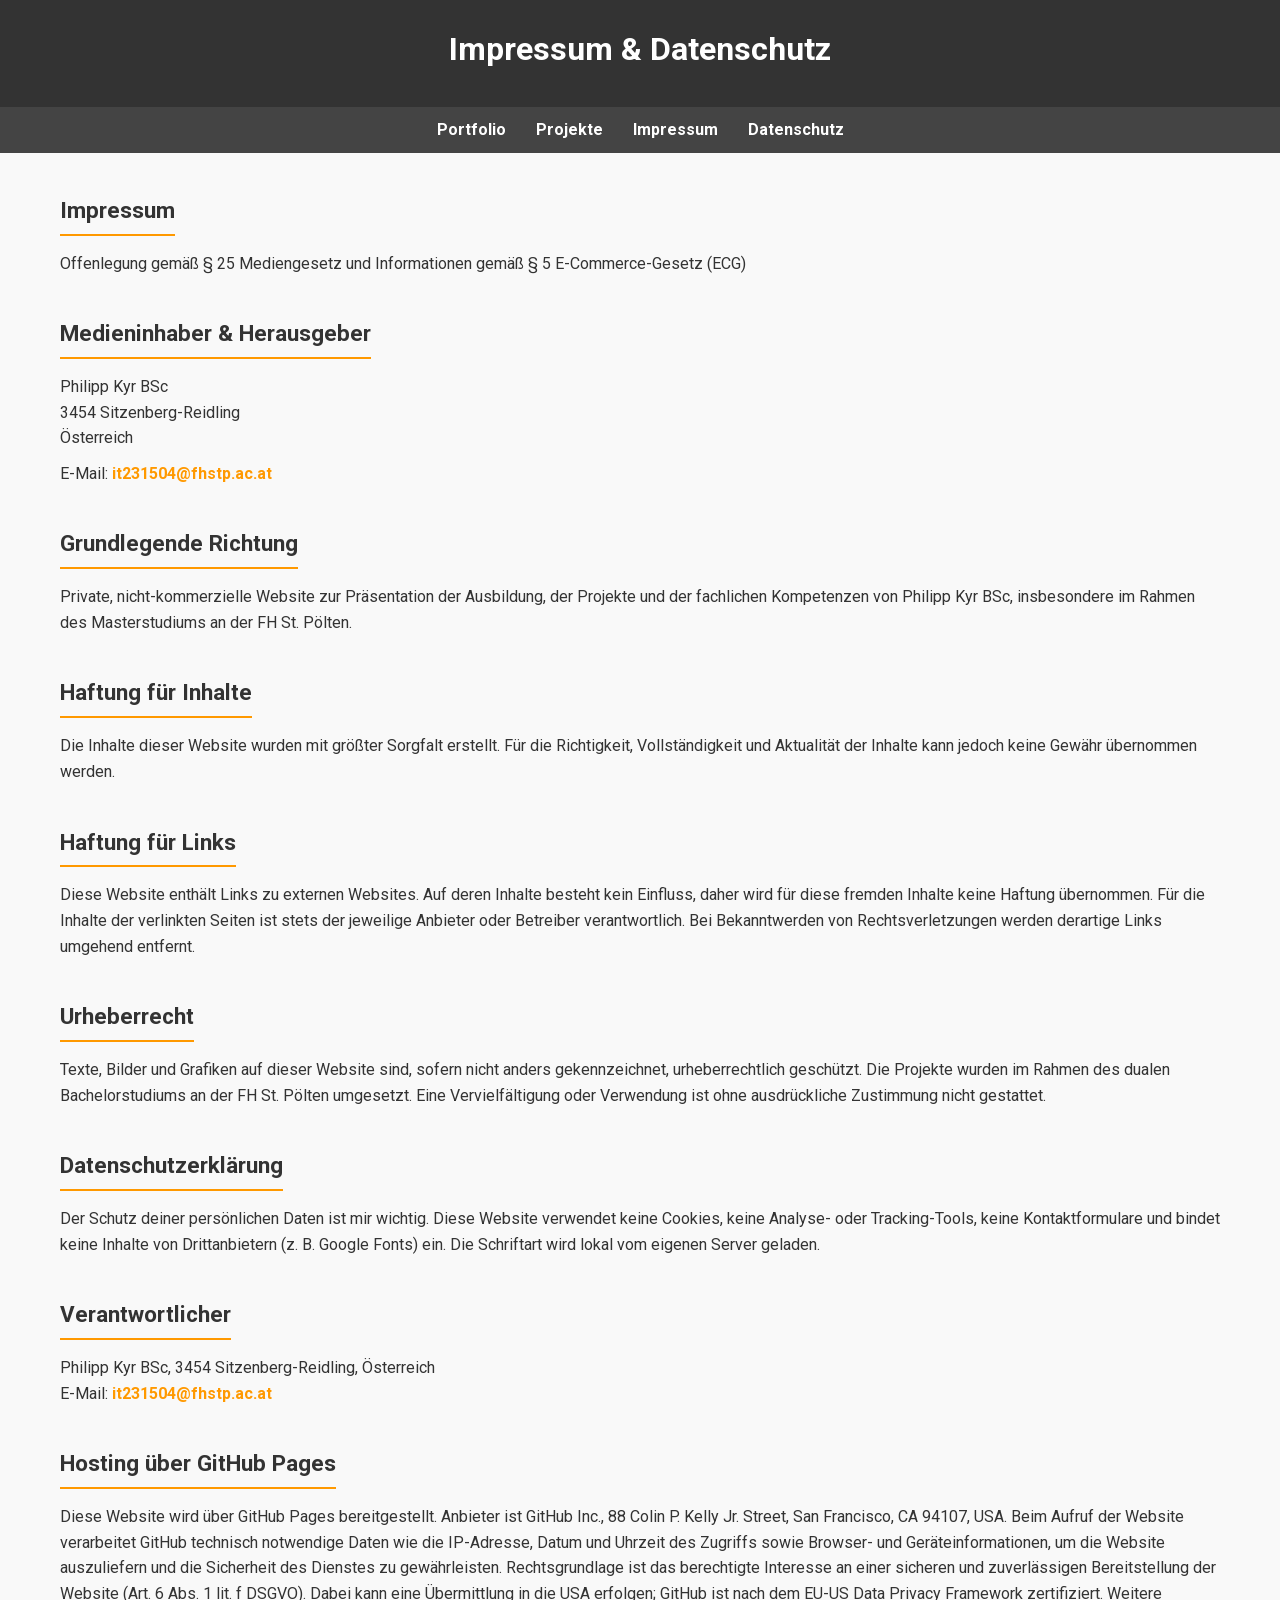
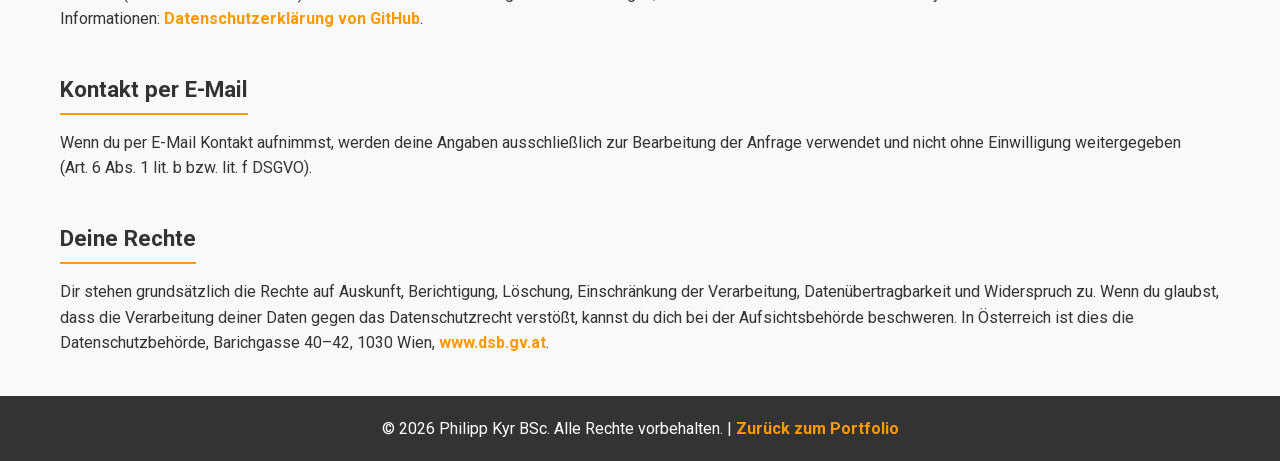
==== impressum.html @ d34e8998 "Portfolio-Website: Startseite, Projekte, Impressum & Datenschutz Co-Authored-By: Claude Opus 5 (1M c" ====
<!DOCTYPE html>
<html lang="de">
<head>
    <meta charset="UTF-8">
    <meta name="viewport" content="width=device-width, initial-scale=1.0">
    <meta name="robots" content="noindex">
    <title>Impressum &amp; Datenschutz – Philipp Kyr BSc</title>
    <link rel="stylesheet" href="css/style.css">
</head>
<body>
<header>
    <h1>Impressum &amp; Datenschutz</h1>
</header>

<nav>
    <ul>
        <li><a href="index.html">Portfolio</a></li>
        <li><a href="projects.html">Projekte</a></li>
        <li><a href="#impressum">Impressum</a></li>
        <li><a href="#datenschutz">Datenschutz</a></li>
    </ul>
</nav>

<main class="container legal">
    <section id="impressum">
        <h2>Impressum</h2>
        <p>Offenlegung gemäß § 25 Mediengesetz und Informationen gemäß § 5 E-Commerce-Gesetz (ECG)</p>
    </section>

    <section>
        <h2>Medieninhaber &amp; Herausgeber</h2>
        <p>Philipp Kyr BSc<br>
            3454 Sitzenberg-Reidling<br>
            Österreich</p>
        <p>E-Mail: <a href="mailto:it231504@fhstp.ac.at">it231504@fhstp.ac.at</a></p>
    </section>

    <section>
        <h2>Grundlegende Richtung</h2>
        <p>Private, nicht-kommerzielle Website zur Präsentation der Ausbildung, der Projekte und der fachlichen
            Kompetenzen von Philipp Kyr BSc, insbesondere im Rahmen des Masterstudiums an der FH St. Pölten.</p>
    </section>

    <section>
        <h2>Haftung für Inhalte</h2>
        <p>Die Inhalte dieser Website wurden mit größter Sorgfalt erstellt. Für die Richtigkeit, Vollständigkeit
            und Aktualität der Inhalte kann jedoch keine Gewähr übernommen werden.</p>
    </section>

    <section>
        <h2>Haftung für Links</h2>
        <p>Diese Website enthält Links zu externen Websites. Auf deren Inhalte besteht kein Einfluss, daher wird
            für diese fremden Inhalte keine Haftung übernommen. Für die Inhalte der verlinkten Seiten ist stets
            der jeweilige Anbieter oder Betreiber verantwortlich. Bei Bekanntwerden von Rechtsverletzungen werden
            derartige Links umgehend entfernt.</p>
    </section>

    <section>
        <h2>Urheberrecht</h2>
        <p>Texte, Bilder und Grafiken auf dieser Website sind, sofern nicht anders gekennzeichnet, urheberrechtlich
            geschützt. Die Projekte wurden im Rahmen des dualen Bachelorstudiums an der FH St. Pölten umgesetzt.
            Eine Vervielfältigung oder Verwendung ist ohne ausdrückliche Zustimmung nicht gestattet.</p>
    </section>

    <section id="datenschutz">
        <h2>Datenschutzerklärung</h2>
        <p>Der Schutz deiner persönlichen Daten ist mir wichtig. Diese Website verwendet keine Cookies, keine
            Analyse- oder Tracking-Tools, keine Kontaktformulare und bindet keine Inhalte von Drittanbietern
            (z.&nbsp;B. Google Fonts) ein. Die Schriftart wird lokal vom eigenen Server geladen.</p>
    </section>

    <section>
        <h2>Verantwortlicher</h2>
        <p>Philipp Kyr BSc, 3454 Sitzenberg-Reidling, Österreich<br>
            E-Mail: <a href="mailto:it231504@fhstp.ac.at">it231504@fhstp.ac.at</a></p>
    </section>

    <section>
        <h2>Hosting über GitHub Pages</h2>
        <p>Diese Website wird über GitHub Pages bereitgestellt. Anbieter ist GitHub Inc., 88 Colin P. Kelly Jr.
            Street, San Francisco, CA 94107, USA. Beim Aufruf der Website verarbeitet GitHub technisch notwendige
            Daten wie die IP-Adresse, Datum und Uhrzeit des Zugriffs sowie Browser- und Geräteinformationen, um
            die Website auszuliefern und die Sicherheit des Dienstes zu gewährleisten. Rechtsgrundlage ist das
            berechtigte Interesse an einer sicheren und zuverlässigen Bereitstellung der Website
            (Art.&nbsp;6 Abs.&nbsp;1 lit.&nbsp;f DSGVO). Dabei kann eine Übermittlung in die USA erfolgen; GitHub
            ist nach dem EU-US Data Privacy Framework zertifiziert. Weitere Informationen:
            <a href="https://docs.github.com/de/site-policy/privacy-policies/github-general-privacy-statement"
               target="_blank" rel="noopener">Datenschutzerklärung von GitHub</a>.</p>
    </section>

    <section>
        <h2>Kontakt per E-Mail</h2>
        <p>Wenn du per E-Mail Kontakt aufnimmst, werden deine Angaben ausschließlich zur Bearbeitung der Anfrage
            verwendet und nicht ohne Einwilligung weitergegeben (Art.&nbsp;6 Abs.&nbsp;1 lit.&nbsp;b bzw.
            lit.&nbsp;f DSGVO).</p>
    </section>

    <section>
        <h2>Deine Rechte</h2>
        <p>Dir stehen grundsätzlich die Rechte auf Auskunft, Berichtigung, Löschung, Einschränkung der
            Verarbeitung, Datenübertragbarkeit und Widerspruch zu. Wenn du glaubst, dass die Verarbeitung deiner
            Daten gegen das Datenschutzrecht verstößt, kannst du dich bei der Aufsichtsbehörde beschweren. In
            Österreich ist dies die Datenschutzbehörde, Barichgasse 40–42, 1030 Wien,
            <a href="https://www.dsb.gv.at" target="_blank" rel="noopener">www.dsb.gv.at</a>.</p>
    </section>
</main>

<footer>
    <p>&copy; <span id="jahr">2026</span> Philipp Kyr BSc. Alle Rechte vorbehalten. | <a href="index.html">Zurück zum Portfolio</a></p>
</footer>
<script>document.getElementById('jahr').textContent = new Date().getFullYear();</script>
</body>
</html>
---- css/style.css ----
/* ===== Schrift (lokal eingebunden, keine Verbindung zu Google) ===== */
@font-face {
    font-family: 'Roboto';
    src: url('../fonts/roboto.woff2') format('woff2');
    font-weight: 100 900;
    font-style: normal;
    font-display: swap;
}

/* ===== Basis ===== */
:root {
    --dark: #333;
    --dark-2: #444;
    --accent: #ff9900;
    --accent-hover: #e68a00;
    --bg: #f9f9f9;
    --text: #333;
    --muted: #555;
    --line: #ddd;
}

* {
    margin: 0;
    padding: 0;
    box-sizing: border-box;
}

html {
    scroll-behavior: smooth;
    scroll-padding-top: 60px; /* damit Überschriften nicht unter der fixen Navigation landen */
}

body {
    font-family: 'Roboto', Arial, sans-serif;
    line-height: 1.6;
    color: var(--text);
    background-color: var(--bg);
}

a {
    color: var(--accent);
    font-weight: bold;
    text-decoration: none;
}

a:hover {
    text-decoration: underline;
}

img {
    max-width: 100%;
}

/* ===== Header ===== */
header {
    background-color: var(--dark);
    color: #fff;
    text-align: center;
    padding: 24px 20px;
}

header h1 {
    font-size: 2rem;
    margin-bottom: 8px;
}

header p {
    font-size: 1.2rem;
}

/* ===== Navigation ===== */
nav {
    background-color: var(--dark-2);
    position: sticky;
    top: 0;
    z-index: 10;
}

nav ul {
    list-style: none;
    display: flex;
    flex-wrap: wrap;
    justify-content: center;
    padding: 10px;
}

nav li {
    margin: 0 15px;
}

nav a {
    color: #fff;
    transition: color 0.3s ease;
}

nav a:hover {
    color: var(--accent);
    text-decoration: none;
}

/* ===== Inhalt ===== */
.container {
    max-width: 1200px;
    margin: 40px auto;
    padding: 0 20px;
}

section {
    margin-bottom: 40px;
}

section h2 {
    display: inline-block;
    font-size: 1.8rem;
    margin-bottom: 15px;
    padding-bottom: 5px;
    border-bottom: 2px solid var(--accent);
}

.list {
    margin-left: 32px;
}

/* Profil */
.profile {
    display: flex;
    flex-wrap: wrap;
    align-items: center;
    gap: 40px;
}

.profile img {
    width: 250px;
    height: 250px;
    object-fit: cover;
    border-radius: 50%;
}

.profile-content {
    flex: 1;
    min-width: 280px;
}

/* Button */
.btn {
    display: inline-block;
    margin-top: 10px;
    padding: 10px 20px;
    color: #fff;
    background-color: var(--accent);
    border-radius: 4px;
    transition: background-color 0.3s ease;
}

.btn:hover {
    background-color: var(--accent-hover);
    text-decoration: none;
}

/* ===== Projektübersicht ===== */
.project-entry {
    display: flex;
    align-items: flex-start;
    gap: 20px;
    padding-bottom: 20px;
    border-bottom: 1px solid var(--line);
}

.project-thumbnail {
    width: 150px;
    height: 150px;
    flex-shrink: 0;
    object-fit: cover;
    border-radius: 50%;
}

.project-content {
    flex: 1;
}

/* ===== Projekt-Detailseite ===== */
.project-section img {
    display: block;
    height: auto;
    margin: 20px auto;
    border-radius: 10px;
    box-shadow: 0 4px 6px rgba(0, 0, 0, 0.1);
}

.image-gallery {
    display: flex;
    flex-wrap: wrap;
    justify-content: center;
    gap: 15px;
    padding: 20px;
    margin-bottom: 30px;
    background-color: #eee;
    border-radius: 10px;
}

.image-gallery figure {
    width: 300px;
    text-align: center;
}

.image-gallery img {
    width: 100%;
    border-radius: 10px;
    box-shadow: 0 4px 6px rgba(0, 0, 0, 0.1);
}

.image-gallery figcaption {
    margin-top: 5px;
    font-size: 0.9rem;
    color: var(--muted);
}

.project-meta {
    display: flex;
    flex-wrap: wrap;
    gap: 8px 24px;
    margin: 0 0 30px;
    padding: 16px 20px;
    background-color: #fff;
    border-left: 4px solid var(--accent);
    border-radius: 4px;
}

.tags {
    display: flex;
    flex-wrap: wrap;
    gap: 6px;
    margin-top: 8px;
    list-style: none;
}

.tags li {
    padding: 2px 10px;
    font-size: 0.85rem;
    color: #fff;
    background-color: var(--dark-2);
    border-radius: 12px;
}

.project-section p + p,
.project-section p + .list,
.project-section .list + p {
    margin-top: 10px;
}

.table-wrap {
    overflow-x: auto;
    margin: 15px 0;
}

table {
    border-collapse: collapse;
    min-width: 420px;
    background-color: #fff;
}

th, td {
    padding: 8px 14px;
    text-align: center;
    border: 1px solid var(--line);
}

th {
    color: #fff;
    background-color: var(--dark-2);
}

.hinweis {
    font-size: 0.9rem;
    color: var(--muted);
}

/* ===== Impressum ===== */
.legal section h2 {
    font-size: 1.4rem;
}

.legal p + p {
    margin-top: 10px;
}

/* ===== Footer ===== */
footer {
    background-color: var(--dark);
    color: #fff;
    text-align: center;
    padding: 20px;
}

/* ===== Mobil ===== */
@media (max-width: 768px) {
    header h1 {
        font-size: 1.6rem;
    }

    header p {
        font-size: 1rem;
    }

    nav {
        position: static;
    }

    nav ul {
        flex-direction: column;
        align-items: center;
    }

    nav li {
        margin: 6px 0;
    }

    .profile {
        flex-direction: column;
        text-align: center;
        gap: 20px;
    }

    .profile .list {
        text-align: left;
    }

    .project-entry {
        flex-direction: column;
        align-items: center;
        text-align: center;
    }
}
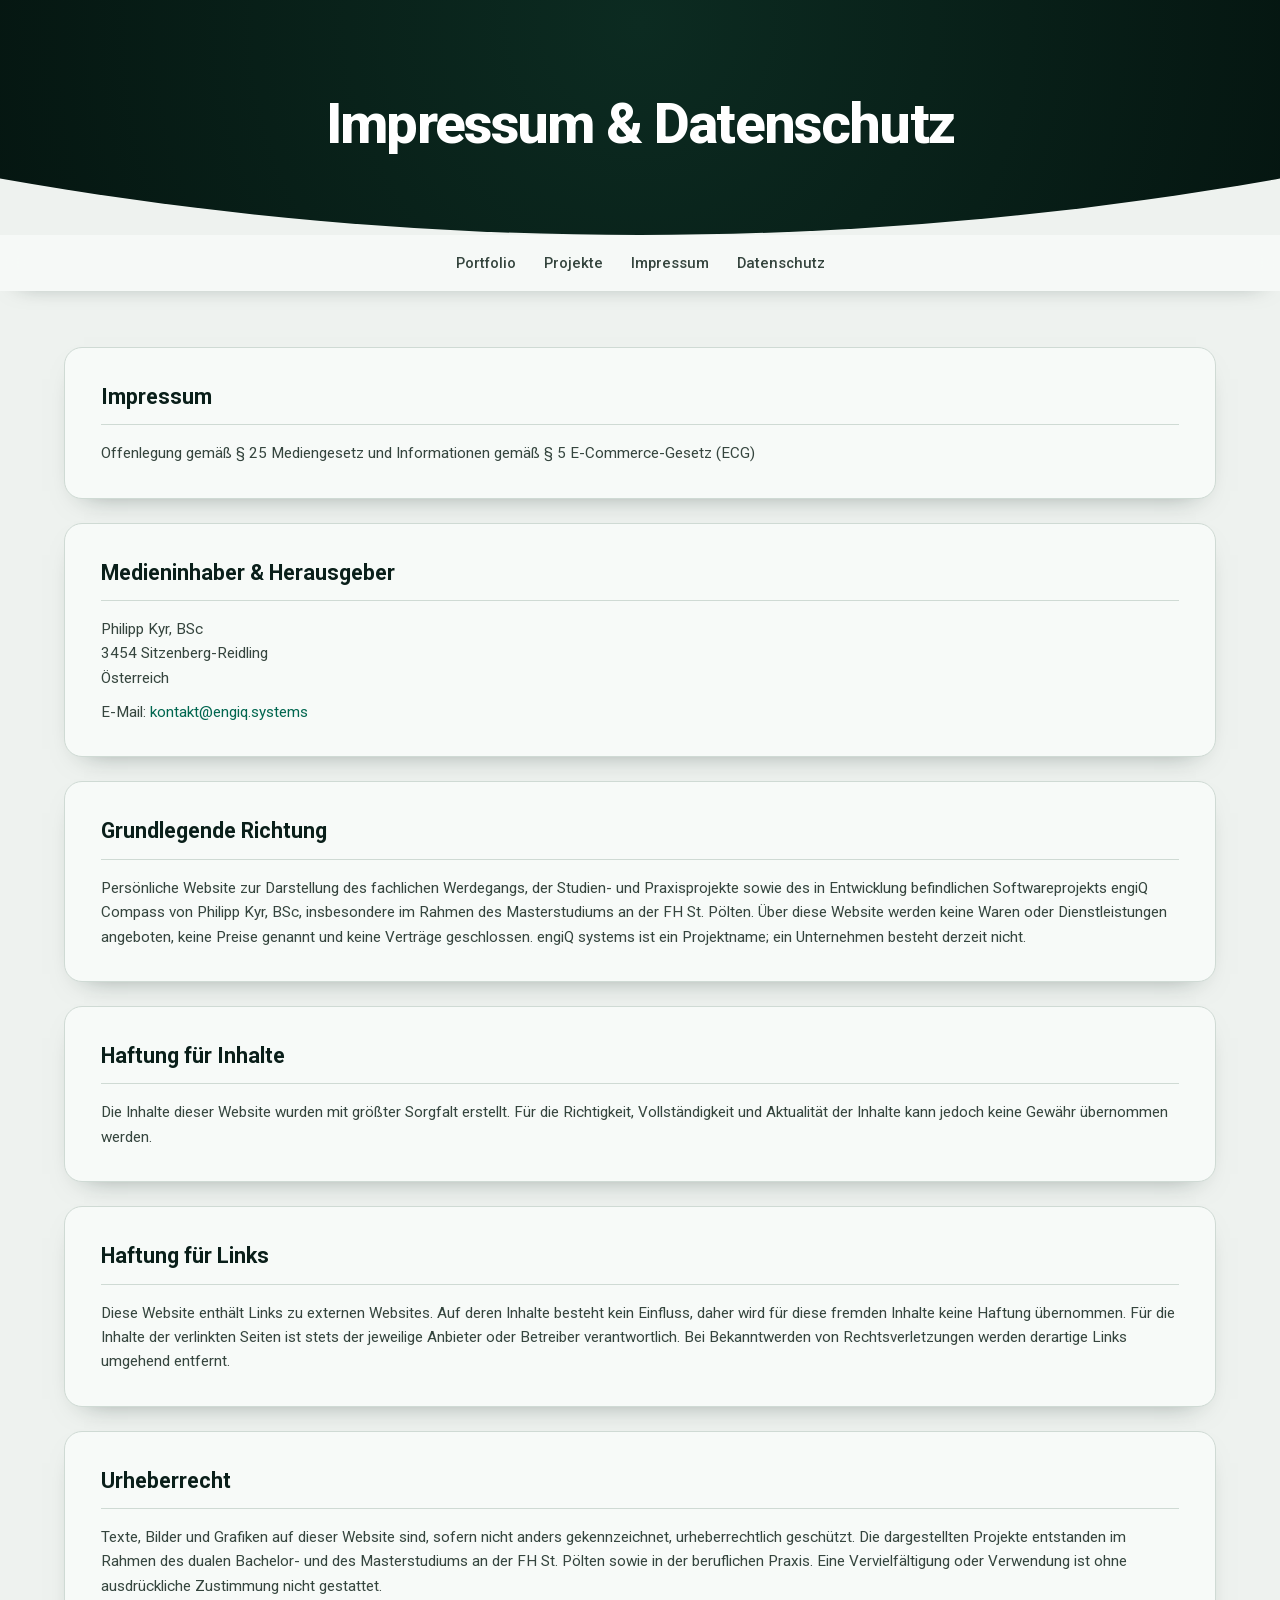
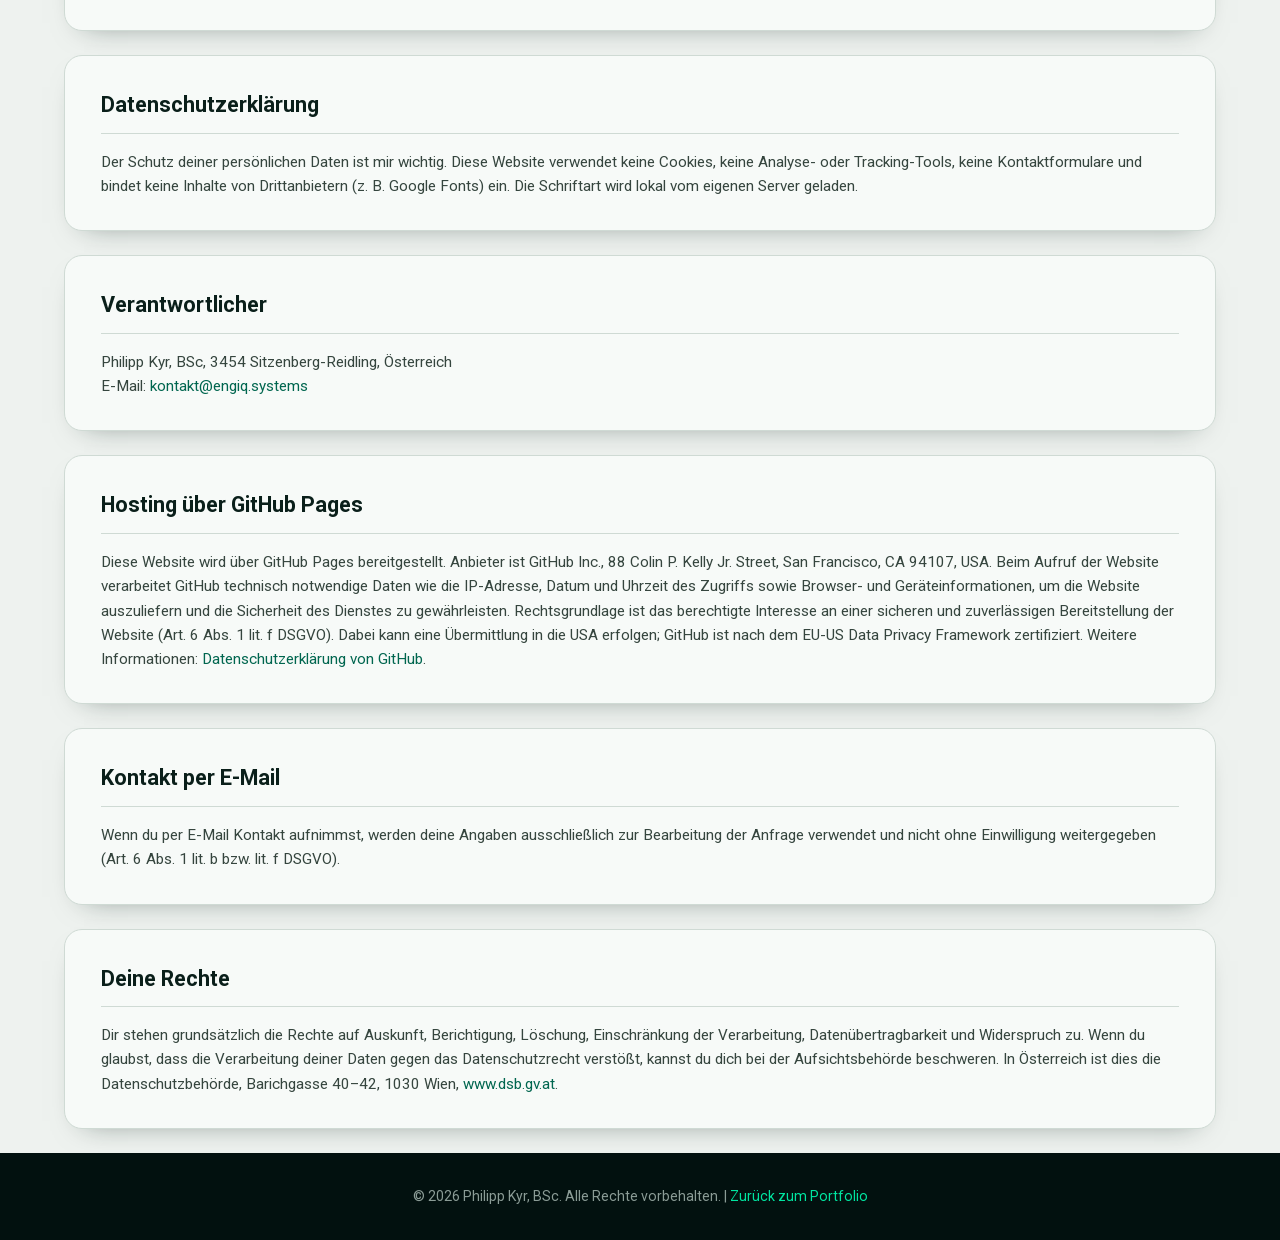
==== commit e26bd209: "Projektseiten, Abbildungen und Sicherheitshaertung Inhalt der Seiten - Neue Projektseite zur STAR-Re" ====
--- a/impressum.html
+++ b/impressum.html
@@ -2,10 +2,16 @@
 <html lang="de">
 <head>
     <meta charset="UTF-8">
+    <meta http-equiv="Content-Security-Policy" content="default-src 'self'; img-src 'self' data:; style-src 'self' 'unsafe-inline'; script-src 'self'; font-src 'self'; connect-src 'none'; object-src 'none'; base-uri 'none'; form-action 'none'">
+    <meta name="referrer" content="strict-origin-when-cross-origin">
     <meta name="viewport" content="width=device-width, initial-scale=1.0">
     <meta name="robots" content="noindex">
-    <title>Impressum &amp; Datenschutz – Philipp Kyr BSc</title>
+    <title>Impressum &amp; Datenschutz – Philipp Kyr, BSc</title>
     <link rel="stylesheet" href="css/style.css">
+    <link rel="icon" type="image/png" sizes="16x16" href="img/favicon-16.png">
+    <link rel="icon" type="image/png" sizes="32x32" href="img/favicon-32.png">
+    <link rel="icon" type="image/png" sizes="48x48" href="img/favicon-48.png">
+    <link rel="apple-touch-icon" href="img/apple-touch-icon.png">
 </head>
 <body>
 <header>
@@ -29,16 +35,15 @@
 
     <section>
         <h2>Medieninhaber &amp; Herausgeber</h2>
-        <p>Philipp Kyr BSc<br>
+        <p>Philipp Kyr, BSc<br>
             3454 Sitzenberg-Reidling<br>
             Österreich</p>
-        <p>E-Mail: <a href="mailto:it231504@fhstp.ac.at">it231504@fhstp.ac.at</a></p>
+        <p>E-Mail: <a href="mailto:kontakt@engiq.systems">kontakt@engiq.systems</a></p>
     </section>
 
     <section>
         <h2>Grundlegende Richtung</h2>
-        <p>Private, nicht-kommerzielle Website zur Präsentation der Ausbildung, der Projekte und der fachlichen
-            Kompetenzen von Philipp Kyr BSc, insbesondere im Rahmen des Masterstudiums an der FH St. Pölten.</p>
+        <p>Persönliche Website zur Darstellung des fachlichen Werdegangs, der Studien- und Praxisprojekte sowie des in Entwicklung befindlichen Softwareprojekts engiQ Compass von Philipp Kyr, BSc, insbesondere im Rahmen des Masterstudiums an der FH St. Pölten. Über diese Website werden keine Waren oder Dienstleistungen angeboten, keine Preise genannt und keine Verträge geschlossen. engiQ systems ist ein Projektname; ein Unternehmen besteht derzeit nicht.</p>
     </section>
 
     <section>
@@ -58,7 +63,7 @@
     <section>
         <h2>Urheberrecht</h2>
         <p>Texte, Bilder und Grafiken auf dieser Website sind, sofern nicht anders gekennzeichnet, urheberrechtlich
-            geschützt. Die Projekte wurden im Rahmen des dualen Bachelorstudiums an der FH St. Pölten umgesetzt.
+            geschützt. Die dargestellten Projekte entstanden im Rahmen des dualen Bachelor- und des Masterstudiums an der FH St. Pölten sowie in der beruflichen Praxis.
             Eine Vervielfältigung oder Verwendung ist ohne ausdrückliche Zustimmung nicht gestattet.</p>
     </section>
 
@@ -71,8 +76,8 @@
 
     <section>
         <h2>Verantwortlicher</h2>
-        <p>Philipp Kyr BSc, 3454 Sitzenberg-Reidling, Österreich<br>
-            E-Mail: <a href="mailto:it231504@fhstp.ac.at">it231504@fhstp.ac.at</a></p>
+        <p>Philipp Kyr, BSc, 3454 Sitzenberg-Reidling, Österreich<br>
+            E-Mail: <a href="mailto:kontakt@engiq.systems">kontakt@engiq.systems</a></p>
     </section>
 
     <section>
@@ -106,8 +111,9 @@
 </main>
 
 <footer>
-    <p>&copy; <span id="jahr">2026</span> Philipp Kyr BSc. Alle Rechte vorbehalten. | <a href="index.html">Zurück zum Portfolio</a></p>
+    <p>&copy; <span id="jahr">2026</span> Philipp Kyr, BSc. Alle Rechte vorbehalten. | <a href="index.html">Zurück zum Portfolio</a></p>
 </footer>
-<script>document.getElementById('jahr').textContent = new Date().getFullYear();</script>
+<script src="js/seite.js" defer></script>
+<script src="js/kopfbiegung.js" defer></script>
 </body>
 </html>
--- a/css/style.css
+++ b/css/style.css
@@ -1,4 +1,4 @@
-/* ===== Schrift (lokal eingebunden, keine Verbindung zu Google) ===== */
+/* ===== Lokale Schriftart (DSGVO-konform, kein externer Request) ===== */
 @font-face {
     font-family: 'Roboto';
     src: url('../fonts/roboto.woff2') format('woff2');
@@ -7,19 +7,45 @@
     font-display: swap;
 }
 
-/* ===== Basis ===== */
+/* ===== Design Tokens & CSS Variablen ===== */
 :root {
-    --dark: #333;
-    --dark-2: #444;
-    --accent: #ff9900;
-    --accent-hover: #e68a00;
-    --bg: #f9f9f9;
-    --text: #333;
-    --muted: #555;
-    --line: #ddd;
-}
-
-* {
+    /* Brand & Accent */
+    --accent: #00e5a0;
+    --accent-hover: #00c78a;
+    --accent-dim: rgba(0, 229, 160, 0.12);
+    --accent-glow: rgba(0, 229, 160, 0.28);
+    --accent-orange: #ff7a30;
+
+    /* Light Theme (Hero & Featured Cards) */
+    --light-bg: #f6f7f9;
+    --light-surface: #ffffff;
+    --light-border: rgba(15, 23, 42, 0.08);
+    --light-border-hover: rgba(0, 229, 160, 0.4);
+    --text-dark: #0f172a;
+    --text-dark-muted: #475569;
+
+    /* Dark Theme (About, Startup, Deep-Tech Sections) */
+    --dark-bg: #051611;
+    --dark-gradient: radial-gradient(circle at 50% 10%, #0c2b21 0%, #051611 100%);
+    --dark-surface: rgba(12, 38, 30, 0.75);
+    --dark-card: #092019;
+    --dark-border: rgba(255, 255, 255, 0.09);
+    --dark-border-hover: rgba(0, 229, 160, 0.35);
+    --text-light: #f1f5f3;
+    --text-light-muted: #94a8a0;
+
+    /* Spacing & Transitions */
+    --radius-sm: 8px;
+    --radius-md: 14px;
+    --radius-lg: 24px;
+    --radius-full: 9999px;
+    --transition: all 0.25s cubic-bezier(0.16, 1, 0.3, 1);
+    --shadow-card: 0 10px 30px -10px rgba(0, 0, 0, 0.07), 0 4px 6px -2px rgba(0, 0, 0, 0.04);
+    --shadow-glow: 0 0 25px rgba(0, 229, 160, 0.2);
+}
+
+/* ===== Universal Reset ===== */
+*, *::before, *::after {
     margin: 0;
     padding: 0;
     box-sizing: border-box;
@@ -27,302 +53,1154 @@
 
 html {
     scroll-behavior: smooth;
-    scroll-padding-top: 60px; /* damit Überschriften nicht unter der fixen Navigation landen */
+    scroll-padding-top: 90px;
+    font-size: 16px;
 }
 
 body {
-    font-family: 'Roboto', Arial, sans-serif;
+    font-family: 'Roboto', -apple-system, BlinkMacSystemFont, 'Segoe UI', Arial, sans-serif;
     line-height: 1.6;
-    color: var(--text);
-    background-color: var(--bg);
+    color: var(--text-dark);
+    background-color: var(--light-bg);
+    overflow-x: hidden;
+    -webkit-font-smoothing: antialiased;
+}
+
+/* Automatische Dunkel-Darstellung für Projekt-Detailseiten und Impressum */
+body.page-dark,
+body:has(.project-section),
+body:has(.project-entry),
+body:has(.legal) {
+    background: var(--dark-gradient);
+    color: var(--text-light);
+    min-height: 100vh;
+}
+
+.legal section {
+    background: var(--dark-surface);
+    border: 1px solid var(--dark-border);
+    border-radius: var(--radius-md);
+    padding: 28px 32px;
+    margin-bottom: 24px;
+    color: var(--text-light);
+}
+
+.legal section h2 {
+    color: #ffffff;
+    font-size: 1.35rem;
+    margin-bottom: 12px;
+    border-bottom: 1px solid var(--dark-border);
+    padding-bottom: 6px;
+}
+
+.legal section p {
+    color: var(--text-light-muted);
+    font-size: 0.95rem;
+}
+
+.legal section p + p {
+    margin-top: 10px;
+}
+
+/* Header-Styling für Detail- und Unterseiten */
+header:not(.hero-section) {
+    text-align: center;
+    padding: 60px 20px 35px;
+}
+
+header:not(.hero-section) h1 {
+    font-size: clamp(2rem, 3.8vw, 3rem);
+    font-weight: 800;
+    color: #ffffff;
+    letter-spacing: -0.5px;
+    margin-bottom: 10px;
+}
+
+header:not(.hero-section) p {
+    font-size: 1.15rem;
+    color: var(--text-light-muted);
+    max-width: 760px;
+    margin: 0 auto;
+}
+
+/* Navigation für Projekt-Detailseiten */
+nav:not(.navbar) {
+    background-color: rgba(5, 22, 17, 0.88);
+    backdrop-filter: blur(14px);
+    -webkit-backdrop-filter: blur(14px);
+    border-bottom: 1px solid var(--dark-border);
+    position: sticky;
+    top: 0;
+    z-index: 50;
+}
+
+nav:not(.navbar) ul {
+    list-style: none;
+    display: flex;
+    flex-wrap: wrap;
+    justify-content: center;
+    padding: 15px 12px;
+    gap: 12px 28px;
+}
+
+nav:not(.navbar) a {
+    color: var(--text-light-muted);
+    font-size: 0.92rem;
+    font-weight: 500;
+    transition: var(--transition);
+}
+
+nav:not(.navbar) a:hover {
+    color: var(--accent);
 }
 
 a {
+    color: inherit;
+    text-decoration: none;
+    transition: var(--transition);
+}
+
+img {
+    max-width: 100%;
+    height: auto;
+    display: block;
+}
+
+/* ===== Layout Container ===== */
+.container {
+    max-width: 1200px;
+    margin: 0 auto;
+    padding: 0 24px;
+}
+
+/* ===== Buttons ===== */
+.btn {
+    display: inline-flex;
+    align-items: center;
+    justify-content: center;
+    gap: 10px;
+    padding: 14px 28px;
+    font-size: 0.95rem;
+    font-weight: 600;
+    border-radius: var(--radius-full);
+    border: none;
+    cursor: pointer;
+    transition: var(--transition);
+    text-decoration: none;
+}
+
+.btn-primary {
+    background-color: var(--accent);
+    color: #03150f;
+    box-shadow: 0 4px 14px rgba(0, 229, 160, 0.3);
+}
+
+.btn-primary:hover {
+    background-color: var(--accent-hover);
+    transform: translateY(-2px);
+    box-shadow: 0 6px 20px rgba(0, 229, 160, 0.45);
+    color: #03150f;
+}
+
+.btn-secondary {
+    background-color: transparent;
+    color: var(--text-light);
+    border: 1px solid var(--dark-border);
+}
+
+.btn-secondary:hover {
+    background-color: rgba(255, 255, 255, 0.08);
+    border-color: var(--accent);
+    color: var(--accent);
+    transform: translateY(-2px);
+}
+
+.btn-light {
+    background-color: #ffffff;
+    color: var(--text-dark);
+    border: 1px solid var(--light-border);
+    box-shadow: 0 2px 8px rgba(0, 0, 0, 0.04);
+}
+
+.btn-light:hover {
+    border-color: var(--accent);
+    color: #03150f;
+    background-color: var(--accent);
+    transform: translateY(-2px);
+}
+
+/* ===== Sticky Navigation Bar ===== */
+.navbar {
+    position: sticky;
+    top: 0;
+    z-index: 100;
+    background-color: rgba(246, 247, 249, 0.88);
+    backdrop-filter: blur(16px);
+    -webkit-backdrop-filter: blur(16px);
+    border-bottom: 1px solid var(--light-border);
+    transition: var(--transition);
+}
+
+.nav-dark-override {
+    background-color: rgba(5, 22, 17, 0.88);
+    border-bottom-color: var(--dark-border);
+}
+
+.nav-container {
+    max-width: 1240px;
+    margin: 0 auto;
+    padding: 16px 24px;
+    display: flex;
+    align-items: center;
+    justify-content: space-between;
+}
+
+.nav-brand {
+    display: flex;
+    align-items: center;
+    gap: 12px;
+}
+
+.nav-logo-badge {
+    width: 38px;
+    height: 38px;
+    border-radius: var(--radius-sm);
+    background: #061a14;
+    color: var(--accent);
+    display: flex;
+    align-items: center;
+    justify-content: center;
+    font-weight: 800;
+    font-size: 1rem;
+    border: 1px solid rgba(0, 229, 160, 0.3);
+    box-shadow: 0 2px 8px rgba(0, 229, 160, 0.15);
+}
+
+.nav-brand-text {
+    display: flex;
+    flex-direction: column;
+}
+
+.nav-name {
+    font-size: 1.05rem;
+    font-weight: 800;
+    letter-spacing: -0.3px;
+    color: var(--text-dark);
+}
+
+.nav-dark-override .nav-name {
+    color: var(--text-light);
+}
+
+.nav-tagline {
+    font-size: 0.72rem;
+    font-weight: 500;
+    color: var(--text-dark-muted);
+    letter-spacing: 0.5px;
+    text-transform: uppercase;
+}
+
+.nav-dark-override .nav-tagline {
+    color: var(--text-light-muted);
+}
+
+.nav-menu {
+    display: flex;
+    align-items: center;
+    gap: 28px;
+    list-style: none;
+}
+
+.nav-link {
+    font-size: 0.92rem;
+    font-weight: 500;
+    color: var(--text-dark-muted);
+    position: relative;
+    padding: 6px 0;
+}
+
+.nav-dark-override .nav-link {
+    color: var(--text-light-muted);
+}
+
+.nav-link:hover, .nav-link.active {
+    color: var(--text-dark);
+}
+
+.nav-dark-override .nav-link:hover {
+    color: var(--accent);
+}
+
+.nav-link::after {
+    content: '';
+    position: absolute;
+    bottom: 0;
+    left: 0;
+    width: 0%;
+    height: 2px;
+    background-color: var(--accent);
+    transition: width 0.25s ease;
+}
+
+.nav-link:hover::after {
+    width: 100%;
+}
+
+.nav-cta-btn {
+    padding: 9px 20px;
+    font-size: 0.88rem;
+}
+
+/* ========================================================
+   HERO SECTION (Qurifolio-Inspired: Big Typography + Portrait)
+   ======================================================== */
+.hero-section {
+    position: relative;
+    background-color: var(--light-bg);
+    padding: 40px 20px 80px;
+    overflow: hidden;
+    display: flex;
+    flex-direction: column;
+    align-items: center;
+    min-height: 82vh;
+    justify-content: center;
+}
+
+.hero-bg-accent {
+    position: absolute;
+    top: 50%;
+    left: 50%;
+    transform: translate(-50%, -50%);
+    width: 600px;
+    height: 600px;
+    background: radial-gradient(circle, rgba(0, 229, 160, 0.08) 0%, rgba(246, 247, 249, 0) 70%);
+    pointer-events: none;
+    z-index: 1;
+}
+
+/* Big Display Typography Layer */
+.hero-headline-wrap {
+    position: relative;
+    width: 100%;
+    max-width: 1180px;
+    text-align: center;
+    z-index: 2;
+    pointer-events: none;
+    user-select: none;
+}
+
+.hero-big-title {
+    font-size: clamp(3rem, 8.2vw, 7.8rem);
+    font-weight: 900;
+    line-height: 0.95;
+    letter-spacing: -2px;
+    color: #111827;
+    text-transform: uppercase;
+    margin: 0 auto;
+}
+
+.hero-big-title .outline-text {
+    -webkit-text-stroke: 2px #111827;
+    color: transparent;
+    transition: color 0.4s ease;
+}
+
+/* Portrait & Center Stage */
+.hero-stage {
+    position: relative;
+    width: 100%;
+    max-width: 680px;
+    height: 480px;
+    margin-top: -120px;
+    display: flex;
+    justify-content: center;
+    align-items: flex-end;
+    z-index: 3;
+}
+
+.hero-portrait-img {
+    height: 100%;
+    max-height: 520px;
+    width: auto;
+    object-fit: contain;
+    filter: drop-shadow(0 20px 30px rgba(0, 0, 0, 0.12));
+    transition: transform 0.4s ease;
+}
+
+.hero-portrait-img:hover {
+    transform: scale(1.02);
+}
+
+/* Floating Badges in Hero */
+.hero-meta-bar {
+    position: relative;
+    z-index: 4;
+    display: flex;
+    flex-wrap: wrap;
+    justify-content: center;
+    gap: 12px;
+    margin-top: 35px;
+}
+
+.hero-pill {
+    display: inline-flex;
+    align-items: center;
+    gap: 8px;
+    padding: 8px 18px;
+    background: #ffffff;
+    border: 1px solid var(--light-border);
+    border-radius: var(--radius-full);
+    font-size: 0.88rem;
+    font-weight: 600;
+    color: var(--text-dark);
+    box-shadow: 0 4px 12px rgba(0, 0, 0, 0.04);
+}
+
+.hero-pill .dot {
+    width: 8px;
+    height: 8px;
+    border-radius: 50%;
+    background-color: var(--accent);
+    box-shadow: 0 0 8px var(--accent);
+}
+
+/* Floating Circular Scroll Down Button */
+.scroll-badge-wrap {
+    position: absolute;
+    bottom: -32px;
+    left: 50%;
+    transform: translateX(-50%);
+    z-index: 10;
+}
+
+.scroll-badge {
+    width: 64px;
+    height: 64px;
+    border-radius: 50%;
+    background: #051611;
+    border: 3px solid #f6f7f9;
+    color: var(--accent);
+    display: flex;
+    flex-direction: column;
+    align-items: center;
+    justify-content: center;
+    box-shadow: 0 8px 25px rgba(0, 0, 0, 0.2);
+    transition: var(--transition);
+    cursor: pointer;
+}
+
+.scroll-badge:hover {
+    transform: scale(1.1);
+    border-color: var(--accent);
+    box-shadow: 0 8px 30px rgba(0, 229, 160, 0.4);
+}
+
+.scroll-badge svg {
+    width: 22px;
+    height: 22px;
+    animation: bounce 2s infinite;
+}
+
+@keyframes bounce {
+    0%, 20%, 50%, 80%, 100% { transform: translateY(0); }
+    40% { transform: translateY(4px); }
+    60% { transform: translateY(2px); }
+}
+
+/* ========================================================
+   DARK SECTION: ABOUT & STATS (Qurifolio-Inspired Statement)
+   ======================================================== */
+.section-dark {
+    background: var(--dark-gradient);
+    color: var(--text-light);
+    padding: 120px 20px 100px;
+    position: relative;
+    border-top: 1px solid var(--dark-border);
+}
+
+.about-grid {
+    display: grid;
+    grid-template-columns: 1.1fr 0.9fr;
+    gap: 60px;
+    align-items: center;
+}
+
+.section-label {
+    display: inline-block;
+    font-size: 0.8rem;
+    font-weight: 700;
+    letter-spacing: 1.5px;
+    text-transform: uppercase;
+    color: var(--accent);
+    margin-bottom: 12px;
+}
+
+.about-text-col h2 {
+    font-size: clamp(2rem, 4vw, 3.2rem);
+    font-weight: 800;
+    line-height: 1.15;
+    letter-spacing: -0.5px;
+    margin-bottom: 24px;
+    color: #ffffff;
+}
+
+.about-pitch {
+    font-size: 1.15rem;
+    line-height: 1.7;
+    color: var(--text-light-muted);
+    margin-bottom: 24px;
+}
+
+.about-actions {
+    display: flex;
+    flex-wrap: wrap;
+    gap: 16px;
+    margin-top: 32px;
+}
+
+/* 4-Stat Cards Grid */
+.stats-grid {
+    display: grid;
+    grid-template-columns: 1fr 1fr;
+    gap: 20px;
+}
+
+.stat-card {
+    background: var(--dark-surface);
+    border: 1px solid var(--dark-border);
+    border-radius: var(--radius-md);
+    padding: 26px 22px;
+    transition: var(--transition);
+    position: relative;
+    overflow: hidden;
+}
+
+.stat-card::before {
+    content: '';
+    position: absolute;
+    top: 0;
+    left: 0;
+    width: 3px;
+    height: 100%;
+    background: var(--accent);
+    opacity: 0.6;
+    transition: opacity 0.3s ease;
+}
+
+.stat-card:hover {
+    transform: translateY(-4px);
+    border-color: var(--dark-border-hover);
+    box-shadow: 0 8px 24px rgba(0, 0, 0, 0.3);
+}
+
+.stat-card:hover::before {
+    opacity: 1;
+}
+
+.stat-icon {
+    font-size: 1.6rem;
+    margin-bottom: 12px;
+    color: var(--accent);
+}
+
+.stat-number {
+    font-size: 1.35rem;
+    font-weight: 800;
+    color: #ffffff;
+    margin-bottom: 6px;
+    line-height: 1.2;
+}
+
+.stat-desc {
+    font-size: 0.85rem;
+    color: var(--text-light-muted);
+    line-height: 1.45;
+}
+
+/* ========================================================
+   FLAGSHIP SHOWCASE: AKTUELLE GRÜNDUNG (engiQ systems)
+   ======================================================== */
+.startup-showcase {
+    margin-top: 80px;
+    background: linear-gradient(135deg, rgba(12, 44, 34, 0.95) 0%, rgba(5, 22, 17, 0.98) 100%);
+    border: 1px solid rgba(0, 229, 160, 0.3);
+    border-radius: var(--radius-lg);
+    padding: 44px;
+    box-shadow: var(--shadow-glow);
+    position: relative;
+    overflow: hidden;
+}
+
+.startup-badge {
+    display: inline-flex;
+    align-items: center;
+    gap: 8px;
+    background: rgba(0, 229, 160, 0.15);
+    color: var(--accent);
+    border: 1px solid rgba(0, 229, 160, 0.3);
+    padding: 6px 16px;
+    border-radius: var(--radius-full);
+    font-size: 0.82rem;
+    font-weight: 700;
+    letter-spacing: 0.8px;
+    text-transform: uppercase;
+    margin-bottom: 18px;
+}
+
+.startup-content-grid {
+    display: grid;
+    grid-template-columns: 1.3fr 0.9fr;
+    gap: 40px;
+    align-items: center;
+}
+
+.startup-content h3 {
+    font-size: clamp(1.6rem, 2.8vw, 2.4rem);
+    font-weight: 800;
+    color: #ffffff;
+    margin-bottom: 16px;
+    line-height: 1.2;
+}
+
+.startup-content p {
+    font-size: 1.05rem;
+    color: var(--text-light-muted);
+    line-height: 1.65;
+    margin-bottom: 24px;
+}
+
+.startup-highlights {
+    list-style: none;
+    display: flex;
+    flex-direction: column;
+    gap: 12px;
+    margin-bottom: 30px;
+}
+
+.startup-highlights li {
+    display: flex;
+    align-items: center;
+    gap: 10px;
+    font-size: 0.95rem;
+    color: #ffffff;
+}
+
+.startup-highlights li svg {
+    color: var(--accent);
+    flex-shrink: 0;
+}
+
+.startup-preview-box {
+    background: #061f17;
+    border: 1px solid rgba(0, 229, 160, 0.2);
+    border-radius: var(--radius-md);
+    padding: 24px;
+    text-align: center;
+    box-shadow: 0 10px 30px rgba(0, 0, 0, 0.4);
+}
+
+.startup-preview-box .compass-title {
+    font-size: 1.25rem;
+    font-weight: 800;
+    color: var(--accent);
+    margin-bottom: 8px;
+}
+
+.startup-preview-box .compass-sub {
+    font-size: 0.9rem;
+    color: var(--text-light-muted);
+    margin-bottom: 20px;
+}
+
+.startup-chip-list {
+    display: flex;
+    flex-wrap: wrap;
+    gap: 8px;
+    justify-content: center;
+    margin-bottom: 24px;
+}
+
+.startup-chip {
+    background: rgba(255, 255, 255, 0.06);
+    color: #ffffff;
+    border-radius: var(--radius-full);
+    padding: 5px 12px;
+    font-size: 0.8rem;
+    font-weight: 500;
+}
+
+/* ========================================================
+   FEATURED PROJECTS (Qurifolio-Inspired Clean Project Cards)
+   ======================================================== */
+.section-light {
+    background-color: var(--light-bg);
+    padding: 100px 20px;
+    position: relative;
+}
+
+.section-header {
+    text-align: center;
+    max-width: 760px;
+    margin: 0 auto 60px;
+}
+
+.section-header h2 {
+    font-size: clamp(2rem, 3.5vw, 2.8rem);
+    font-weight: 800;
+    letter-spacing: -0.5px;
+    color: var(--text-dark);
+    margin-bottom: 14px;
+}
+
+.section-header p {
+    font-size: 1.1rem;
+    color: var(--text-dark-muted);
+}
+
+.projects-grid {
+    display: flex;
+    flex-direction: column;
+    gap: 36px;
+    max-width: 1100px;
+    margin: 0 auto;
+}
+
+/* Single Featured Project Card */
+.featured-project-card {
+    background: var(--light-surface);
+    border: 1px solid var(--light-border);
+    border-radius: var(--radius-lg);
+    padding: 36px;
+    display: grid;
+    grid-template-columns: 1.1fr 1.1fr;
+    gap: 40px;
+    align-items: center;
+    box-shadow: var(--shadow-card);
+    transition: var(--transition);
+}
+
+.featured-project-card:hover {
+    transform: translateY(-5px);
+    border-color: var(--light-border-hover);
+    box-shadow: 0 20px 40px -15px rgba(0, 0, 0, 0.1);
+}
+
+.project-media-wrap {
+    background: #ffffff;
+    border: 1px solid rgba(0, 0, 0, 0.06);
+    border-radius: var(--radius-md);
+    padding: 16px;
+    display: flex;
+    align-items: center;
+    justify-content: center;
+    min-height: 260px;
+    box-shadow: inset 0 2px 6px rgba(0, 0, 0, 0.02);
+    overflow: hidden;
+}
+
+.project-media-wrap img {
+    max-height: 240px;
+    width: auto;
+    object-fit: contain;
+    border-radius: var(--radius-sm);
+    transition: transform 0.4s ease;
+}
+
+.featured-project-card:hover .project-media-wrap img {
+    transform: scale(1.04);
+}
+
+.project-info-wrap {
+    display: flex;
+    flex-direction: column;
+    align-items: flex-start;
+}
+
+.project-category-tag {
+    font-size: 0.78rem;
+    font-weight: 700;
+    text-transform: uppercase;
+    letter-spacing: 0.8px;
+    color: #03543f;
+    background: rgba(0, 229, 160, 0.18);
+    padding: 4px 12px;
+    border-radius: var(--radius-full);
+    margin-bottom: 12px;
+}
+
+.project-title {
+    font-size: 1.5rem;
+    font-weight: 800;
+    color: var(--text-dark);
+    margin-bottom: 12px;
+    line-height: 1.25;
+}
+
+.project-summary {
+    font-size: 0.98rem;
+    color: var(--text-dark-muted);
+    line-height: 1.6;
+    margin-bottom: 18px;
+}
+
+.project-tech-tags {
+    display: flex;
+    flex-wrap: wrap;
+    gap: 6px;
+    margin-bottom: 24px;
+    list-style: none;
+}
+
+.project-tech-tags li {
+    background: #f1f5f9;
+    color: #334155;
+    padding: 3px 10px;
+    border-radius: var(--radius-sm);
+    font-size: 0.8rem;
+    font-weight: 600;
+}
+
+/* ========================================================
+   EXPERTISE & TECH-STACK MATRIX
+   ======================================================== */
+.expertise-section {
+    background: var(--dark-gradient);
+    color: var(--text-light);
+    padding: 100px 20px;
+    border-top: 1px solid var(--dark-border);
+}
+
+.expertise-section .section-header h2 {
+    color: #ffffff;
+}
+
+.expertise-section .section-header p {
+    color: var(--text-light-muted);
+}
+
+.expertise-grid {
+    display: grid;
+    grid-template-columns: repeat(auto-fit, minmax(260px, 1fr));
+    gap: 24px;
+    max-width: 1140px;
+    margin: 0 auto;
+}
+
+.expertise-card {
+    background: var(--dark-surface);
+    border: 1px solid var(--dark-border);
+    border-radius: var(--radius-md);
+    padding: 30px 24px;
+    transition: var(--transition);
+}
+
+.expertise-card:hover {
+    transform: translateY(-4px);
+    border-color: var(--dark-border-hover);
+    box-shadow: 0 10px 30px rgba(0, 0, 0, 0.25);
+}
+
+.expertise-card-icon {
+    font-size: 2rem;
+    margin-bottom: 16px;
+    display: inline-block;
+}
+
+.expertise-card h3 {
+    font-size: 1.2rem;
+    font-weight: 700;
+    color: #ffffff;
+    margin-bottom: 12px;
+}
+
+.expertise-card ul {
+    list-style: none;
+    display: flex;
+    flex-direction: column;
+    gap: 8px;
+}
+
+.expertise-card li {
+    font-size: 0.9rem;
+    color: var(--text-light-muted);
+    position: relative;
+    padding-left: 16px;
+}
+
+.expertise-card li::before {
+    content: '•';
+    position: absolute;
+    left: 0;
     color: var(--accent);
     font-weight: bold;
-    text-decoration: none;
-}
-
-a:hover {
-    text-decoration: underline;
-}
-
-img {
-    max-width: 100%;
-}
-
-/* ===== Header ===== */
-header {
-    background-color: var(--dark);
-    color: #fff;
+}
+
+/* ========================================================
+   CONTACT & FOOTER
+   ======================================================== */
+.contact-section {
+    background: var(--light-bg);
+    padding: 90px 20px 70px;
+}
+
+.contact-card {
+    background: #061a14;
+    border: 1px solid rgba(0, 229, 160, 0.25);
+    border-radius: var(--radius-lg);
+    padding: 60px 40px;
     text-align: center;
-    padding: 24px 20px;
-}
-
-header h1 {
-    font-size: 2rem;
-    margin-bottom: 8px;
-}
-
-header p {
-    font-size: 1.2rem;
-}
-
-/* ===== Navigation ===== */
-nav {
-    background-color: var(--dark-2);
-    position: sticky;
-    top: 0;
-    z-index: 10;
-}
-
-nav ul {
-    list-style: none;
+    max-width: 860px;
+    margin: 0 auto;
+    color: #ffffff;
+    box-shadow: 0 20px 50px rgba(0, 0, 0, 0.15);
+}
+
+.contact-card h2 {
+    font-size: clamp(1.8rem, 3.2vw, 2.6rem);
+    font-weight: 800;
+    margin-bottom: 16px;
+}
+
+.contact-card p {
+    font-size: 1.1rem;
+    color: var(--text-light-muted);
+    max-width: 580px;
+    margin: 0 auto 32px;
+}
+
+.contact-options {
     display: flex;
     flex-wrap: wrap;
     justify-content: center;
-    padding: 10px;
-}
-
-nav li {
-    margin: 0 15px;
-}
-
-nav a {
-    color: #fff;
-    transition: color 0.3s ease;
-}
-
-nav a:hover {
+    gap: 16px;
+}
+
+footer {
+    background-color: #03100c;
+    border-top: 1px solid rgba(255, 255, 255, 0.06);
+    color: var(--text-light-muted);
+    text-align: center;
+    padding: 30px 20px;
+    font-size: 0.88rem;
+}
+
+footer a {
     color: var(--accent);
-    text-decoration: none;
-}
-
-/* ===== Inhalt ===== */
-.container {
-    max-width: 1200px;
-    margin: 40px auto;
-    padding: 0 20px;
-}
-
-section {
-    margin-bottom: 40px;
-}
-
-section h2 {
-    display: inline-block;
-    font-size: 1.8rem;
-    margin-bottom: 15px;
-    padding-bottom: 5px;
-    border-bottom: 2px solid var(--accent);
-}
-
-.list {
-    margin-left: 32px;
-}
-
-/* Profil */
-.profile {
-    display: flex;
-    flex-wrap: wrap;
-    align-items: center;
-    gap: 40px;
-}
-
-.profile img {
-    width: 250px;
-    height: 250px;
-    object-fit: cover;
-    border-radius: 50%;
-}
-
-.profile-content {
-    flex: 1;
-    min-width: 280px;
-}
-
-/* Button */
-.btn {
-    display: inline-block;
-    margin-top: 10px;
-    padding: 10px 20px;
-    color: #fff;
-    background-color: var(--accent);
-    border-radius: 4px;
-    transition: background-color 0.3s ease;
-}
-
-.btn:hover {
-    background-color: var(--accent-hover);
-    text-decoration: none;
-}
-
-/* ===== Projektübersicht ===== */
+}
+
+footer a:hover {
+    text-decoration: underline;
+}
+
+/* ========================================================
+   LEGACY / DETAIL PAGES SUPPORT (projects/*.html & projects.html)
+   ======================================================== */
 .project-entry {
     display: flex;
     align-items: flex-start;
-    gap: 20px;
-    padding-bottom: 20px;
-    border-bottom: 1px solid var(--line);
+    gap: 30px;
+    padding: 30px;
+    margin-bottom: 30px;
+    background: var(--dark-surface);
+    border: 1px solid var(--dark-border);
+    border-radius: var(--radius-md);
+    transition: var(--transition);
+}
+
+.project-entry:hover {
+    transform: translateY(-4px);
+    border-color: var(--accent);
 }
 
 .project-thumbnail {
-    width: 150px;
-    height: 150px;
+    width: 140px;
+    height: 140px;
     flex-shrink: 0;
     object-fit: cover;
-    border-radius: 50%;
+    border-radius: var(--radius-md);
+    border: 2px solid var(--dark-border);
+    background: #ffffff;
 }
 
 .project-content {
     flex: 1;
 }
 
-/* ===== Projekt-Detailseite ===== */
-.project-section img {
-    display: block;
-    height: auto;
-    margin: 20px auto;
-    border-radius: 10px;
-    box-shadow: 0 4px 6px rgba(0, 0, 0, 0.1);
-}
-
+.project-content h2 {
+    font-size: 1.35rem;
+    color: #ffffff;
+    margin-bottom: 10px;
+}
+
+.project-content p {
+    color: var(--text-light-muted);
+    font-size: 0.95rem;
+}
+
+.project-section {
+    background: var(--dark-surface);
+    border: 1px solid var(--dark-border);
+    border-radius: var(--radius-md);
+    padding: 36px;
+    margin-bottom: 30px;
+    color: var(--text-light);
+}
+
+.project-section h2 {
+    font-size: 1.4rem;
+    color: #ffffff;
+    margin-top: 24px;
+    margin-bottom: 12px;
+    border-bottom: 1px solid var(--dark-border);
+    padding-bottom: 6px;
+}
+
+.project-section h2:first-of-type {
+    margin-top: 0;
+}
+
+.project-section p {
+    color: var(--text-light-muted);
+    font-size: 1rem;
+}
+
+.project-section p + p {
+    margin-top: 14px;
+}
+
+/* Ensure all schematics and images inside detail galleries have safe white backgrounds */
 .image-gallery {
     display: flex;
     flex-wrap: wrap;
     justify-content: center;
-    gap: 15px;
-    padding: 20px;
-    margin-bottom: 30px;
-    background-color: #eee;
-    border-radius: 10px;
+    gap: 24px;
+    padding: 24px;
+    margin: 28px 0;
+    background-color: rgba(5, 20, 15, 0.9);
+    border-radius: var(--radius-md);
+    border: 1px solid var(--dark-border);
 }
 
 .image-gallery figure {
-    width: 300px;
+    width: 320px;
     text-align: center;
+    background: #081d16;
+    border-radius: var(--radius-sm);
+    padding: 12px;
+    border: 1px solid rgba(255, 255, 255, 0.05);
 }
 
 .image-gallery img {
     width: 100%;
-    border-radius: 10px;
-    box-shadow: 0 4px 6px rgba(0, 0, 0, 0.1);
+    height: 220px;
+    object-fit: contain;
+    background-color: #ffffff;
+    border-radius: 6px;
+    box-shadow: 0 4px 12px rgba(0, 0, 0, 0.25);
 }
 
 .image-gallery figcaption {
-    margin-top: 5px;
-    font-size: 0.9rem;
-    color: var(--muted);
+    margin-top: 10px;
+    font-size: 0.88rem;
+    color: var(--text-light-muted);
 }
 
 .project-meta {
     display: flex;
     flex-wrap: wrap;
-    gap: 8px 24px;
-    margin: 0 0 30px;
-    padding: 16px 20px;
-    background-color: #fff;
+    gap: 12px 30px;
+    margin: 0 0 35px;
+    padding: 18px 24px;
+    background-color: var(--dark-surface);
     border-left: 4px solid var(--accent);
-    border-radius: 4px;
+    border-radius: var(--radius-sm);
+    color: var(--text-light-muted);
+    font-size: 0.92rem;
+}
+
+.project-meta strong {
+    color: #ffffff;
 }
 
 .tags {
     display: flex;
     flex-wrap: wrap;
-    gap: 6px;
-    margin-top: 8px;
+    gap: 8px;
+    margin: 15px 0;
     list-style: none;
 }
 
 .tags li {
-    padding: 2px 10px;
-    font-size: 0.85rem;
-    color: #fff;
-    background-color: var(--dark-2);
-    border-radius: 12px;
-}
-
-.project-section p + p,
-.project-section p + .list,
-.project-section .list + p {
-    margin-top: 10px;
-}
-
-.table-wrap {
-    overflow-x: auto;
-    margin: 15px 0;
-}
-
-table {
-    border-collapse: collapse;
-    min-width: 420px;
-    background-color: #fff;
-}
-
-th, td {
-    padding: 8px 14px;
-    text-align: center;
-    border: 1px solid var(--line);
-}
-
-th {
-    color: #fff;
-    background-color: var(--dark-2);
-}
-
-.hinweis {
-    font-size: 0.9rem;
-    color: var(--muted);
-}
-
-/* ===== Impressum ===== */
-.legal section h2 {
-    font-size: 1.4rem;
-}
-
-.legal p + p {
-    margin-top: 10px;
-}
-
-/* ===== Footer ===== */
-footer {
-    background-color: var(--dark);
-    color: #fff;
-    text-align: center;
-    padding: 20px;
-}
-
-/* ===== Mobil ===== */
+    padding: 4px 12px;
+    font-size: 0.82rem;
+    font-weight: 600;
+    color: var(--accent);
+    background-color: rgba(0, 229, 160, 0.1);
+    border: 1px solid rgba(0, 229, 160, 0.2);
+    border-radius: var(--radius-full);
+}
+
+.list {
+    margin: 15px 0 20px 20px;
+    color: var(--text-light-muted);
+}
+
+.list li {
+    margin-bottom: 8px;
+}
+
+.list strong {
+    color: #ffffff;
+}
+
+/* ========================================================
+   RESPONSIVENESS (Mobile & Tablet Optimization)
+   ======================================================== */
+@media (max-width: 992px) {
+    .about-grid, .startup-content-grid, .featured-project-card {
+        grid-template-columns: 1fr;
+        gap: 36px;
+    }
+
+    .hero-stage {
+        height: 380px;
+        margin-top: -80px;
+    }
+
+    .hero-portrait-img {
+        max-height: 400px;
+    }
+
+    .stats-grid {
+        grid-template-columns: 1fr 1fr;
+    }
+}
+
 @media (max-width: 768px) {
-    header h1 {
-        font-size: 1.6rem;
+    .nav-menu {
+        display: none;
     }
 
-    header p {
-        font-size: 1rem;
+    .hero-section {
+        padding: 40px 16px 70px;
+        min-height: auto;
     }
 
-    nav {
-        position: static;
+    .hero-stage {
+        height: 300px;
+        margin-top: -50px;
     }
 
-    nav ul {
-        flex-direction: column;
-        align-items: center;
+    .hero-portrait-img {
+        max-height: 320px;
     }
 
-    nav li {
-        margin: 6px 0;
+    .stats-grid {
+        grid-template-columns: 1fr;
     }
 
-    .profile {
-        flex-direction: column;
-        text-align: center;
-        gap: 20px;
-    }
-
-    .profile .list {
-        text-align: left;
+    .featured-project-card {
+        padding: 24px;
     }
 
     .project-entry {
@@ -330,4 +1208,954 @@
         align-items: center;
         text-align: center;
     }
-}
+
+    .project-thumbnail {
+        width: 120px;
+        height: 120px;
+    }
+
+    .startup-showcase {
+        padding: 28px 20px;
+    }
+
+    .contact-card {
+        padding: 40px 20px;
+    }
+
+    .image-gallery figure {
+        width: 100%;
+    }
+}
+
+/* =========================================================================
+   UNTERSEITEN: KOPF DUNKEL, INHALT HELL
+   Der Titelblock und die Abschnittsnavigation bleiben dunkel wie der Hero der
+   Startseite, ab dem Inhalt uebernimmt die helle Bahn. Lange Fachtexte und die
+   Abbildungen aus den Arbeiten lesen sich auf hellem Grund besser, und
+   Diagramme mit weissem Hintergrund brauchen keine Extrabehandlung.
+   Diese Schicht steht absichtlich am Ende und ueberschreibt den Finish-Pass.
+   ========================================================================= */
+
+:root {
+    /* Groessenstufen: Seitentitel steht in der React-Startseite, hier die
+       Dokumentstufe und die Leadgroesse. */
+    --t-doc: clamp(1.6rem, 2.6vw, 2.25rem);
+    --t-lead: clamp(1.02rem, 1.2vw, 1.15rem);
+
+    /* Flaechen, von Grund nach gehoben */
+    --p-ground: #eef2ef;
+    --p-surface: #f7faf8;
+    --p-inset: #e4eae6;
+    --p-plate: #ffffff;
+
+    /* Linien */
+    --p-line: #cfdad4;
+    --p-line-strong: #a8bcb3;
+
+    /* Schrift, alle >= 4,5:1 auf Grund und Inset */
+    --p-ink: #0a1f1a;
+    --p-ink-2: #35453e;
+    --p-ink-3: #54645d;
+
+    /* Der Markenakzent, auf hellem Grund lesbar (6,2:1) */
+    --p-accent: #00664f;
+    --p-accent-strong: #04503e;
+    --p-accent-wash: #dfeae5;
+
+    /* Eine Schattenfamilie, gerichtet und in den Grund getoent */
+    --p-lift: 0 12px 28px -20px rgba(10, 31, 26, 0.55);
+    --p-lift-2: 0 18px 34px -22px rgba(10, 31, 26, 0.6);
+}
+
+body {
+    background: var(--p-ground);
+    background-image: none;
+    color: var(--p-ink-2);
+}
+
+/* ---- Der Kopf bleibt dunkel ---- */
+header:not(.hero-b2b):not(.hero-section) {
+    background: var(--dark-gradient);
+    border-bottom: 1px solid rgba(0, 229, 176, 0.18);
+    padding: 96px 20px 56px;
+}
+
+header:not(.hero-b2b):not(.hero-section) h1 {
+    font-size: clamp(2rem, 4.4vw, 3.5rem);
+    line-height: 1.02;
+    letter-spacing: -0.03em;
+    hyphens: auto;
+    overflow-wrap: break-word;
+}
+
+header:not(.hero-b2b):not(.hero-section) p {
+    color: #a7b8b2;
+    font-weight: 400;
+}
+
+/* ---- Der Abschnitt: helle Flaeche, eine Haarlinie, gerichteter Schatten ---- */
+.project-section {
+    background: var(--p-surface);
+    background-image: none;
+    border: 1px solid var(--p-line);
+    border-radius: 18px;
+    padding: 48px;
+    margin-bottom: 40px;
+    box-shadow: var(--p-lift);
+}
+
+/* Der Mint-Strich ueber der ersten Ueberschrift entfaellt: die Groesse der
+   Ueberschrift markiert den Abschnitt, kein zusaetzliches Zeichen. */
+.project-section > h2:first-child,
+.project-section > h3:first-child {
+    padding-top: 0;
+}
+.project-section > h2:first-child::before,
+.project-section > h3:first-child::before {
+    content: none;
+    display: none;
+}
+
+.project-section h2 {
+    color: var(--p-ink);
+    /* Dokumenttitel: eine Stufe unter dem Seitentitel der Startseite, weil die
+       Detailseiten Fliesstext tragen und nicht plakatieren. */
+    font-size: var(--t-doc, clamp(1.6rem, 2.6vw, 2.25rem));
+    line-height: 1.1;
+    letter-spacing: -0.025em;
+    hyphens: auto;
+    overflow-wrap: break-word;
+    border-bottom: none;
+    padding-bottom: 0;
+}
+
+.project-section h3 {
+    color: var(--p-ink);
+    font-size: 1.25rem;
+    letter-spacing: -0.01em;
+}
+
+.project-section p,
+.project-section .list,
+.project-section li {
+    color: var(--p-ink-2);
+}
+
+.project-section p strong,
+.project-section li strong,
+.project-meta strong {
+    color: var(--p-ink);
+}
+
+/* ---- Innere Gruppen: vertiefte Flaeche, kein Schatten ---- */
+.project-section .metric-card,
+.project-section .table-wrap,
+.project-section .citation-box,
+.project-section .hinweis {
+    background: var(--p-inset);
+    border: 1px solid var(--p-line);
+    box-shadow: none;
+}
+
+.project-section .citation-box,
+.project-section .hinweis,
+.citation-box,
+.hinweis {
+    border-left-width: 1px;
+    border-radius: 12px;
+}
+
+.hinweis,
+.project-section .hinweis {
+    background: var(--p-accent-wash);
+    color: var(--p-ink-2);
+}
+
+.citation-box h3 {
+    color: var(--p-accent);
+}
+.citation-box p.citation-text {
+    color: var(--p-ink);
+}
+.citation-box p.citation-note {
+    color: var(--p-ink-3);
+}
+
+.metric-card .metric-val,
+.project-section .metric-card .metric-val {
+    color: var(--p-accent);
+}
+.metric-card .metric-lbl,
+.project-section .metric-card .metric-lbl {
+    color: var(--p-ink-3);
+}
+
+/* ---- Abbildungen stehen auf weisser Platte ---- */
+.image-gallery figure,
+.project-section .image-gallery figure {
+    background: var(--p-plate);
+    border: 1px solid var(--p-line);
+    box-shadow: none;
+}
+
+.image-gallery figure:hover,
+.project-section .image-gallery figure:hover {
+    border-color: var(--p-line-strong);
+    box-shadow: var(--p-lift-2);
+}
+
+.image-gallery figcaption {
+    color: var(--p-ink-3);
+    background: var(--p-plate);
+}
+
+.fig-source,
+a.fig-source {
+    color: var(--p-accent);
+}
+a.fig-source:hover {
+    color: var(--p-accent-strong);
+}
+
+/* ---- Die Meta-Zeile der Detailseiten ---- */
+.project-meta {
+    background: var(--p-surface);
+    border: 1px solid var(--p-line);
+    border-radius: 18px;
+    color: var(--p-ink-2);
+    box-shadow: var(--p-lift);
+}
+
+/* ---- Chips ---- */
+.tags li {
+    background: var(--p-inset);
+    border: none;
+    color: var(--p-ink-2);
+}
+
+/* ---- Tabellen ---- */
+.table-wrap table {
+    color: var(--p-ink-2);
+}
+.table-wrap th {
+    background: var(--p-inset);
+    color: var(--p-ink);
+    border-bottom: 1px solid var(--p-line);
+}
+.table-wrap td {
+    color: var(--p-ink-2);
+    border-bottom: 1px solid var(--p-line);
+}
+.table-wrap tr:hover td {
+    background: rgba(0, 102, 79, 0.05);
+    color: var(--p-ink);
+}
+.table-wrap td.highlight-col,
+.table-wrap th.highlight-col {
+    background: var(--p-accent-wash);
+    color: var(--p-ink);
+}
+.table-title {
+    color: var(--p-ink);
+}
+.table-title span.badge-stat {
+    background: var(--p-accent-wash);
+    border: none;
+    color: var(--p-accent);
+}
+
+/* ---- Links und Code im Textkoerper ---- */
+main a:not(.btn):not(.fig-source) {
+    color: var(--p-accent);
+}
+main a:not(.btn):not(.fig-source):hover {
+    color: var(--p-accent-strong);
+}
+code {
+    background: var(--p-inset);
+    color: var(--p-ink);
+}
+
+/* ---- Buttons auf hellem Grund ---- */
+.btn {
+    color: var(--p-ink);
+    border: 1px solid var(--p-line-strong);
+    background: transparent;
+}
+.btn:hover {
+    color: var(--p-accent);
+    border-color: var(--p-accent);
+    background: transparent;
+    box-shadow: none;
+}
+.btn-primary {
+    background: var(--p-accent);
+    color: var(--p-ground);
+    border-color: transparent;
+}
+.btn-primary:hover {
+    background: var(--p-accent-strong);
+    color: var(--p-ground);
+    box-shadow: var(--p-lift-2);
+}
+.btn-secondary {
+    background: transparent;
+    color: var(--p-ink);
+    border-color: var(--p-line-strong);
+}
+.btn-secondary:hover {
+    color: var(--p-accent);
+    border-color: var(--p-accent);
+    box-shadow: none;
+}
+
+/* Die dunkle Leiste behaelt ihre eigenen Knopffarben */
+.navbar .btn-primary,
+.navbar .nav-cta-btn {
+    background: var(--accent);
+    color: #031513;
+}
+.navbar .btn-primary:hover,
+.navbar .nav-cta-btn:hover {
+    background: var(--accent-hover);
+    box-shadow: none;
+}
+
+/* ---- Projektuebersicht ---- */
+.projects-header h1 {
+    color: var(--p-ink);
+    font-size: clamp(2rem, 4.2vw, 3.25rem);
+    line-height: 1.04;
+    letter-spacing: -0.03em;
+}
+.projects-header p {
+    color: var(--p-ink-2);
+}
+
+.project-entry {
+    background: var(--p-surface);
+    border: 1px solid var(--p-line);
+    border-radius: 18px;
+    box-shadow: var(--p-lift);
+}
+.project-entry:hover {
+    background: var(--p-surface);
+    border-color: var(--p-line-strong);
+    box-shadow: var(--p-lift-2);
+}
+.project-thumbnail {
+    background: var(--p-plate);
+    border: 1px solid var(--p-line);
+}
+.project-content h2 {
+    color: var(--p-ink);
+    font-size: 1.4rem;
+}
+.project-content p {
+    color: var(--p-ink-2);
+}
+
+/* ---- Zustaende ---- */
+a:focus-visible,
+.btn:focus-visible,
+button:focus-visible,
+summary:focus-visible {
+    outline: 2px solid var(--p-accent);
+    outline-offset: 3px;
+}
+
+::selection {
+    background: var(--p-accent);
+    color: var(--p-ground);
+}
+
+::-webkit-scrollbar-track {
+    background: var(--p-ground);
+}
+::-webkit-scrollbar-thumb {
+    background: #c3d0ca;
+}
+::-webkit-scrollbar-thumb:hover {
+    background: var(--p-accent);
+}
+
+/* Kein Mint-Schein auf hellem Grund */
+.project-section .image-gallery figure:hover,
+.btn-primary:hover,
+.btn-secondary:hover {
+    box-shadow: var(--p-lift-2);
+}
+
+@media (max-width: 720px) {
+    header:not(.hero-b2b):not(.hero-section) { padding: 64px 20px 40px; }
+    .project-section { padding: 28px 20px; border-radius: 16px; }
+    .project-meta { padding: 18px 20px; border-radius: 16px; }
+}
+
+/* Nachzuegler aus dem dunklen Bestand: weisse und mintfarbene Schrift, die auf
+   hellem Grund nicht lesbar ist. */
+main strong,
+main b,
+.list strong,
+.hinweis strong,
+.citation-box strong,
+.table-wrap strong {
+    color: var(--p-ink);
+}
+
+.list,
+.list li {
+    color: var(--p-ink-2);
+}
+
+.legal section h2 {
+    color: var(--p-ink);
+}
+.legal section p,
+.legal section li {
+    color: var(--p-ink-2);
+}
+
+/* Der Fuss schliesst die Seite dunkel ab, wie der Kopf sie oeffnet. */
+footer {
+    background-color: #02110f;
+    border-top: none;
+    color: #8b9c96;
+    padding: 32px 20px;
+}
+footer a {
+    color: var(--accent);
+}
+
+/* Impressum und Datenschutz liegen auf derselben hellen Flaeche wie die
+   Abschnitte der Detailseiten. */
+.legal section {
+    background: var(--p-surface);
+    border: 1px solid var(--p-line);
+    border-radius: 18px;
+    box-shadow: var(--p-lift);
+    padding: 32px 36px;
+}
+.legal section h2 {
+    border-bottom: 1px solid var(--p-line);
+    padding-bottom: 10px;
+    margin-bottom: 16px;
+}
+.legal a {
+    color: var(--p-accent);
+}
+
+@media (max-width: 720px) {
+    .legal section { padding: 24px 20px; border-radius: 16px; }
+}
+
+/* Unterhalb des Fusses liegt der dunkle Grund, damit die Seite dunkel endet und
+   nicht in eine leere helle Flaeche auslaeuft. Der Koerper darf dafuer nicht auf
+   Fensterhoehe gestreckt werden, sonst deckt seine helle Flaeche alles ab. */
+html {
+    background-color: #02110f;
+}
+body {
+    min-height: auto;
+}
+
+/* Tabellen: der Titelbalken und der Rahmen stammten noch aus dem dunklen Bestand
+   und standen mit dunkler Schrift auf dunklem Grund. */
+.table-wrap,
+.project-section .table-wrap {
+    background: var(--p-plate);
+    border: 1px solid var(--p-line);
+    box-shadow: none;
+    border-radius: 14px;
+}
+
+.table-title,
+.project-section .table-title {
+    background: var(--p-inset);
+    color: var(--p-ink);
+    border-bottom: 1px solid var(--p-line);
+}
+
+.table-title .fig-source,
+.table-title a.fig-source {
+    color: var(--p-accent);
+    font-weight: 600;
+}
+
+.table-wrap th,
+.project-section .table-wrap th {
+    background: var(--p-inset);
+    color: var(--p-ink);
+    border-bottom: 1px solid var(--p-line-strong);
+}
+
+.table-wrap td.highlight-col,
+.table-wrap th.highlight-col {
+    color: var(--p-accent);
+    background: var(--p-accent-wash);
+    border-left: 1px solid var(--p-line);
+    border-right: 1px solid var(--p-line);
+}
+
+/* Abbildungen: nie ueber ihre natuerliche Groesse hinaus skalieren und breit
+   genug, dass Diagramme und Tabellen lesbar bleiben. Die Abbildungen aus den
+   Arbeiten sind Inhalt, kein Schmuck. */
+.image-gallery {
+    background: none;
+    border: none;
+    box-shadow: none;
+    padding: 0;
+    gap: 24px;
+}
+
+.image-gallery figure {
+    width: min(100%, 460px);
+}
+
+.image-gallery figure.figure-wide {
+    width: 100%;
+    max-width: 920px;
+}
+
+.image-gallery figure.figure-medium {
+    width: calc(50% - 12px);
+    min-width: 320px;
+}
+
+.image-gallery img,
+.image-gallery figure.figure-wide img,
+.image-gallery figure.figure-medium img {
+    display: block;
+    margin: 0 auto;
+    width: auto;
+    height: auto;
+    max-width: 100%;
+    max-height: 440px;
+    object-fit: contain;
+    background-color: var(--p-plate);
+    border-radius: 8px;
+}
+
+@media (max-width: 720px) {
+    .image-gallery figure,
+    .image-gallery figure.figure-medium,
+    .image-gallery figure.figure-wide {
+        width: 100%;
+        min-width: 0;
+    }
+    .image-gallery img { max-height: 300px; }
+}
+
+/* Dichte Diagramme und Tabellen lassen sich in Originalgroesse oeffnen. */
+.image-gallery figure.figure-wide a {
+    display: block;
+    cursor: zoom-in;
+}
+.image-gallery figure.figure-wide a:focus-visible {
+    outline: 2px solid var(--p-accent);
+    outline-offset: 4px;
+}
+
+/* Zwischen dem dunklen Kopf und dem ersten Inhalt braucht es Luft, sonst klebt
+   die erste Karte an der Kante. */
+main.container {
+    padding-top: 56px;
+}
+.project-meta {
+    margin-top: 0;
+}
+
+@media (max-width: 720px) {
+    main.container { padding-top: 36px; }
+}
+
+/* =========================================================================
+   V3: RHYTHMUS UND UEBERGANG AUF DEN UNTERSEITEN
+   Drei Schwaechen der Vorgaengerfassung: alle Abschnitte sahen gleich aus,
+   die Abschnittsleiste lag dunkel ueber hellem Inhalt, und der Kopf stiess
+   hart an den Text. Hier die Korrektur.
+   ========================================================================= */
+
+/* 1) Der Kopf laeuft in einer Kurve aus, wie die Biegung auf der Startseite */
+header:not(.hero-b2b):not(.hero-section) {
+    border-bottom: none;
+    border-bottom-left-radius: 50% 46px;
+    border-bottom-right-radius: 50% 46px;
+    padding-bottom: 72px;
+}
+
+/* 2) Die Abschnittsleiste gehoert zum hellen Inhalt, nicht zum dunklen Kopf */
+nav:not(.navbar) {
+    background-color: rgba(247, 250, 248, 0.92);
+    /* Kein harter Strich: die Leiste stand mit 1px-Rand UND Schatten da, also
+       mit zwei Trennern uebereinander. Auf hellem Grund las sich die Linie wie
+       ein vergessenes Lineal quer durch die Seite. Der weiche Schatten allein
+       trennt genug, sobald die Leiste beim Scrollen ueber dem Inhalt klebt. */
+    border-bottom: none;
+    box-shadow: 0 10px 24px -20px rgba(10, 31, 26, 0.55);
+}
+
+nav:not(.navbar) a {
+    color: var(--p-ink-2);
+}
+
+nav:not(.navbar) a:hover {
+    color: var(--p-accent);
+    background: var(--p-accent-wash);
+    border-color: transparent;
+}
+
+/* 3) Abschnitte wechseln sich ab: gehobene Flaeche, dann offener Grund.
+      Damit bekommt eine lange Seite einen Takt, statt achtmal dieselbe Karte. */
+.project-section:nth-of-type(even) {
+    background: none;
+    border: none;
+    border-top: 1px solid var(--p-line);
+    border-radius: 0;
+    box-shadow: none;
+    padding: 56px 0 8px;
+    margin-bottom: 48px;
+}
+
+@media (max-width: 720px) {
+    header:not(.hero-b2b):not(.hero-section) {
+        border-bottom-left-radius: 50% 26px;
+        border-bottom-right-radius: 50% 26px;
+        padding-bottom: 52px;
+    }
+    /* Die Leiste bleibt einzeilig und laesst sich seitlich schieben,
+       statt auf drei Zeilen zu wachsen. */
+    nav:not(.navbar) ul {
+        flex-wrap: nowrap;
+        overflow-x: auto;
+        justify-content: flex-start;
+        scrollbar-width: none;
+        -webkit-overflow-scrolling: touch;
+    }
+    nav:not(.navbar) ul::-webkit-scrollbar { display: none; }
+    nav:not(.navbar) li { flex: 0 0 auto; }
+    .project-section:nth-of-type(even) { padding: 40px 0 4px; }
+}
+
+/* 4) Die Projektuebersicht spricht dieselbe Sprache wie die Startseite:
+      grosses Bild, Kategorie darueber, Karte als Flaeche. */
+.project-entry {
+    display: grid;
+    grid-template-columns: 260px 1fr;
+    gap: 32px;
+    align-items: start;
+    padding: 28px;
+}
+
+.project-thumbnail {
+    width: 100%;
+    height: 180px;
+    border-radius: 12px;
+}
+
+.project-content h2 {
+    font-size: 1.5rem;
+    line-height: 1.15;
+    letter-spacing: -0.02em;
+}
+
+@media (max-width: 860px) {
+    .project-entry {
+        grid-template-columns: 1fr;
+        gap: 20px;
+    }
+    .project-thumbnail { height: 200px; }
+}
+
+/* 5) Die obere Leiste der Projektuebersicht liegt ueber hellem Inhalt und ist
+      deshalb hell. Eine dunkle Leiste ueber heller Seite wirkt aufgesetzt. */
+.navbar,
+.navbar.nav-dark-override {
+    background-color: rgba(247, 250, 248, 0.94);
+    border-bottom: 1px solid var(--p-line);
+    box-shadow: none;
+    backdrop-filter: blur(16px);
+    -webkit-backdrop-filter: blur(16px);
+}
+
+.navbar .nav-logo-badge {
+    background: var(--p-accent-wash);
+    color: var(--p-accent);
+    border: none;
+    box-shadow: none;
+}
+
+.navbar .nav-name {
+    color: var(--p-ink);
+}
+
+.navbar .nav-tagline {
+    color: var(--p-ink-3);
+    text-transform: none;
+}
+
+.navbar .nav-link {
+    color: var(--p-ink-2);
+}
+
+.navbar .nav-link:hover {
+    color: var(--p-accent);
+}
+
+.navbar .btn-primary,
+.navbar .nav-cta-btn {
+    background: var(--p-accent);
+    color: var(--p-ground);
+}
+
+.navbar .btn-primary:hover,
+.navbar .nav-cta-btn:hover {
+    background: var(--p-accent-strong);
+    box-shadow: none;
+}
+
+
+/* Die aeltere Automatik faerbt Projekt-, Uebersichts- und Rechtsseiten dunkel
+   (body:has(.project-section) und Geschwister). Sie traegt hoehere Spezifitaet
+   als die einfache body-Regel der hellen Schicht und muss deshalb mit
+   gleichem Gewicht zurueckgenommen werden - sonst bleibt der Inhalt dunkel. */
+body.page-dark,
+body:has(.project-section),
+body:has(.project-entry),
+body:has(.legal) {
+    background: var(--p-ground);
+    background-image: none;
+    color: var(--p-ink-2);
+}
+
+/* Abbildungen fuellen ihre Platte, statt darin zu schwimmen.
+   Die Regel aus der dunklen Fassung gab jedem Bild feste 220px Hoehe und
+   deckelte es spaeter auf 300px. In einer bis zu 920px breiten Platte blieb
+   daneben und darunter leere Flaeche, und die Groessen wirkten beliebig.
+   Breite Abbildungen skalieren jetzt ueber die Plattenbreite, schmale
+   behalten ihre natuerliche Groesse und werden nur nach oben begrenzt. */
+.project-section .image-gallery figure.figure-wide img {
+    display: block;
+    /* Breite Diagramme fuellen die Platte, kleine Abbildungen werden aber
+       nicht darueber hinaus aufgeblasen: "width: 100%" hat zum Beispiel den
+       631px breiten SAM-Vergleich auf 920px gezogen und sichtbar unscharf
+       gemacht. "width: auto" mit Deckel haelt jede Abbildung hoechstens in
+       ihrer natuerlichen Groesse. */
+    width: auto;
+    max-width: 100%;
+    height: auto;
+    max-height: none;
+    margin: 0 auto;
+    object-fit: contain;
+}
+
+.project-section .image-gallery figure:not(.figure-wide) img {
+    display: block;
+    width: auto;
+    height: auto;
+    max-width: 100%;
+    max-height: 360px;
+    margin: 0 auto;
+    object-fit: contain;
+}
+
+/* Sehr kleine Auszuege aus den Berichten werden nicht hochskaliert, sondern
+   bleiben in ihrer echten Groesse stehen. */
+.project-section .image-gallery figure:not(.figure-wide) img[width][height] {
+    max-width: min(100%, 100vw);
+}
+
+/* Grundformatierung der Tabellen. Die helle Schicht setzte bisher nur Farben;
+   Breite, Innenabstand und Rahmenverhalten fehlten, weshalb die Spalten
+   zusammenliefen. */
+.table-wrap {
+    overflow-x: auto;
+}
+
+.table-wrap table {
+    width: 100%;
+    border-collapse: collapse;
+    font-size: 0.95rem;
+}
+
+.table-wrap th,
+.table-wrap td {
+    padding: 12px 16px;
+    text-align: left;
+}
+
+.table-wrap th:not(:first-child),
+.table-wrap td:not(:first-child) {
+    text-align: right;
+    font-variant-numeric: tabular-nums;
+}
+
+.table-wrap tbody tr:last-child td {
+    border-bottom: none;
+}
+
+.table-title {
+    padding: 14px 16px;
+    font-size: 0.9rem;
+    font-weight: 600;
+}
+
+/* ---------------------------------------------------------------------------
+   Bildunterschriften der Projektseiten
+   Die Unterschriften tragen jetzt ganze Saetze mit Abbildungsnummer und
+   Quellenangabe. Zentriert wird ein mehrzeiliger Satz an beiden Raendern
+   unruhig, deshalb laeuft die Unterschrift linksbuendig unter der Abbildung
+   mit; das Bild selbst bleibt mittig. Die Quellenzeile steht ruhig darunter,
+   statt in der Akzentfarbe mit der Unterschrift um Aufmerksamkeit zu ringen.
+   --------------------------------------------------------------------------- */
+.project-section .image-gallery figure {
+    text-align: left;
+}
+
+.project-section .image-gallery figcaption {
+    margin-top: 12px;
+    font-size: 0.87rem;
+    line-height: 1.55;
+    color: var(--p-ink-3);
+    background: none;
+}
+
+.project-section .image-gallery figcaption strong {
+    color: var(--p-ink-2);
+}
+
+/* Gilt fuer jede Quellenzeile im hellen Abschnitt, nicht nur unter Abbildungen:
+   auch Tabellen und ganze Kapitel tragen eine, und mintgruen gesetzt lesen sie
+   sich wie Verweise zum Anklicken. */
+.project-section .fig-source {
+    display: block;
+    margin-top: 5px;
+    font-size: 0.78rem;
+    color: var(--p-ink-3);
+    opacity: 0.8;
+}
+.project-section .table-wrap + .fig-source,
+.project-section .list + .fig-source,
+.project-section p + .fig-source {
+    margin-top: 14px;
+}
+
+/* Stehen zwei Abbildungen nebeneinander, sollen sie oben buendig beginnen und
+   nicht an unterschiedlich langen Unterschriften ausgerichtet werden. */
+.project-section .image-gallery {
+    align-items: flex-start;
+}
+
+/* ---------------------------------------------------------------------------
+   Zwischenueberschriften der Projektseiten
+   Auf der Masterarbeitsseite buendelt ".figure-group" jeweils mehrere
+   Abbildungen zu einem Thema. Die Klasse war im Bestand vergeben, aber ohne
+   Regel - die Ueberschrift fiel damit auf die Browservorgabe zurueck und war
+   vom Fliesstext kaum zu unterscheiden. Sie bekommt hier eine eigene Stufe
+   zwischen Abschnittstitel und Text: gross genug, um eine Gruppe anzufuehren,
+   ruhig genug, um dem h2 nicht die Rolle streitig zu machen.
+   --------------------------------------------------------------------------- */
+.project-section h3 {
+    font-size: clamp(1.25rem, 1.6vw, 1.4rem);
+    font-weight: 700;
+    line-height: 1.25;
+    letter-spacing: -0.015em;
+    margin: 34px 0 14px;
+}
+
+.project-section h3:first-child,
+.project-section > h3:first-of-type {
+    margin-top: 0;
+}
+
+/* Eine Gruppenueberschrift gehoert zu den Abbildungen darunter, deshalb steht
+   sie mit Abstand nach oben und eng an ihrer Gruppe. */
+.project-section h3.figure-group {
+    margin: 44px 0 16px;
+}
+
+.project-section h3.figure-group + .image-gallery {
+    margin-top: 0;
+}
+
+/* ---------------------------------------------------------------------------
+   Wortumbruch im Seitenkopf
+   Titel wie "Werkerassistenzsystem" sind ein einziges langes Wort. Im gross
+   gesetzten Kopf wird es breiter als ein Telefonbildschirm, und weil nichts
+   das Wort trennen darf, wuchs die ganze Seite mit: der Text lief rechts aus
+   dem Bild, die Seite liess sich seitlich schieben. Trennung nach den
+   deutschen Regeln (lang="de") und Umbruch im Wort halten den Kopf in der
+   Breite. Die Abschnittstitel tragen dieselbe Regel bereits.
+   --------------------------------------------------------------------------- */
+header h1,
+header p,
+.project-section h3,
+.project-section li,
+.image-gallery figcaption,
+.image-gallery .fig-source {
+    overflow-wrap: break-word;
+    hyphens: auto;
+}
+
+/* ---------------------------------------------------------------------------
+   Sobald js/kopfbiegung.js uebernommen hat, zeichnet ein clip-path die Kurve
+   der Startseite. Die bisherige Ellipse aus border-radius muss dann weg, sonst
+   liegen zwei Kurven uebereinander. Ohne JavaScript bleibt sie stehen.
+   --------------------------------------------------------------------------- */
+.biegung-aktiv header:not(.hero-b2b):not(.hero-section) {
+    border-bottom-left-radius: 0;
+    border-bottom-right-radius: 0;
+}
+
+/* ---------------------------------------------------------------------------
+   Formeln im Fliesstext der Projektseiten. Sie standen zuerst in der
+   Zitat-Fläche, was zwar passend aussah, aber semantisch eine Quelle behauptet.
+   Eigene Klasse, gleiche ruhige Flaeche, zentriert und eine Spur groesser als
+   der Fliesstext.
+   --------------------------------------------------------------------------- */
+.project-section .formel {
+    background: var(--p-inset);
+    border: 1px solid var(--p-line);
+    border-radius: 12px;
+    padding: 16px 20px;
+    margin: 22px auto;
+    max-width: 30rem;
+    text-align: center;
+    font-size: 1.05rem;
+    color: var(--p-ink);
+}
+
+/* ---------------------------------------------------------------------------
+   Zitat- und Hinweisflaechen hatten Rahmen und Hintergrund, aber keinerlei
+   Innenabstand: der Text klebte an der Umrandung. Hier bekommen sie Luft,
+   damit die Flaeche auch als Flaeche wirkt.
+   --------------------------------------------------------------------------- */
+.project-section .citation-box,
+.project-section .hinweis,
+.citation-box,
+.hinweis {
+    padding: 20px 24px;
+}
+
+@media (max-width: 720px) {
+    .project-section .citation-box,
+    .project-section .hinweis,
+    .citation-box,
+    .hinweis {
+        padding: 16px 18px;
+    }
+}
+
+/* ---------------------------------------------------------------------------
+   Tabellen tragen standardmaessig rechtsbuendige Wertespalten, weil dort
+   Messwerte stehen und Ziffern untereinander lesbarer sind. Tabellen, die
+   stattdessen Text erklaeren (Bitbelegungen, Methodenlisten), bekommen die
+   Klasse "text" und bleiben durchgehend linksbuendig.
+   --------------------------------------------------------------------------- */
+.table-wrap.text th,
+.table-wrap.text td,
+.project-section .table-wrap.text th,
+.project-section .table-wrap.text td {
+    text-align: left;
+    font-variant-numeric: normal;
+}
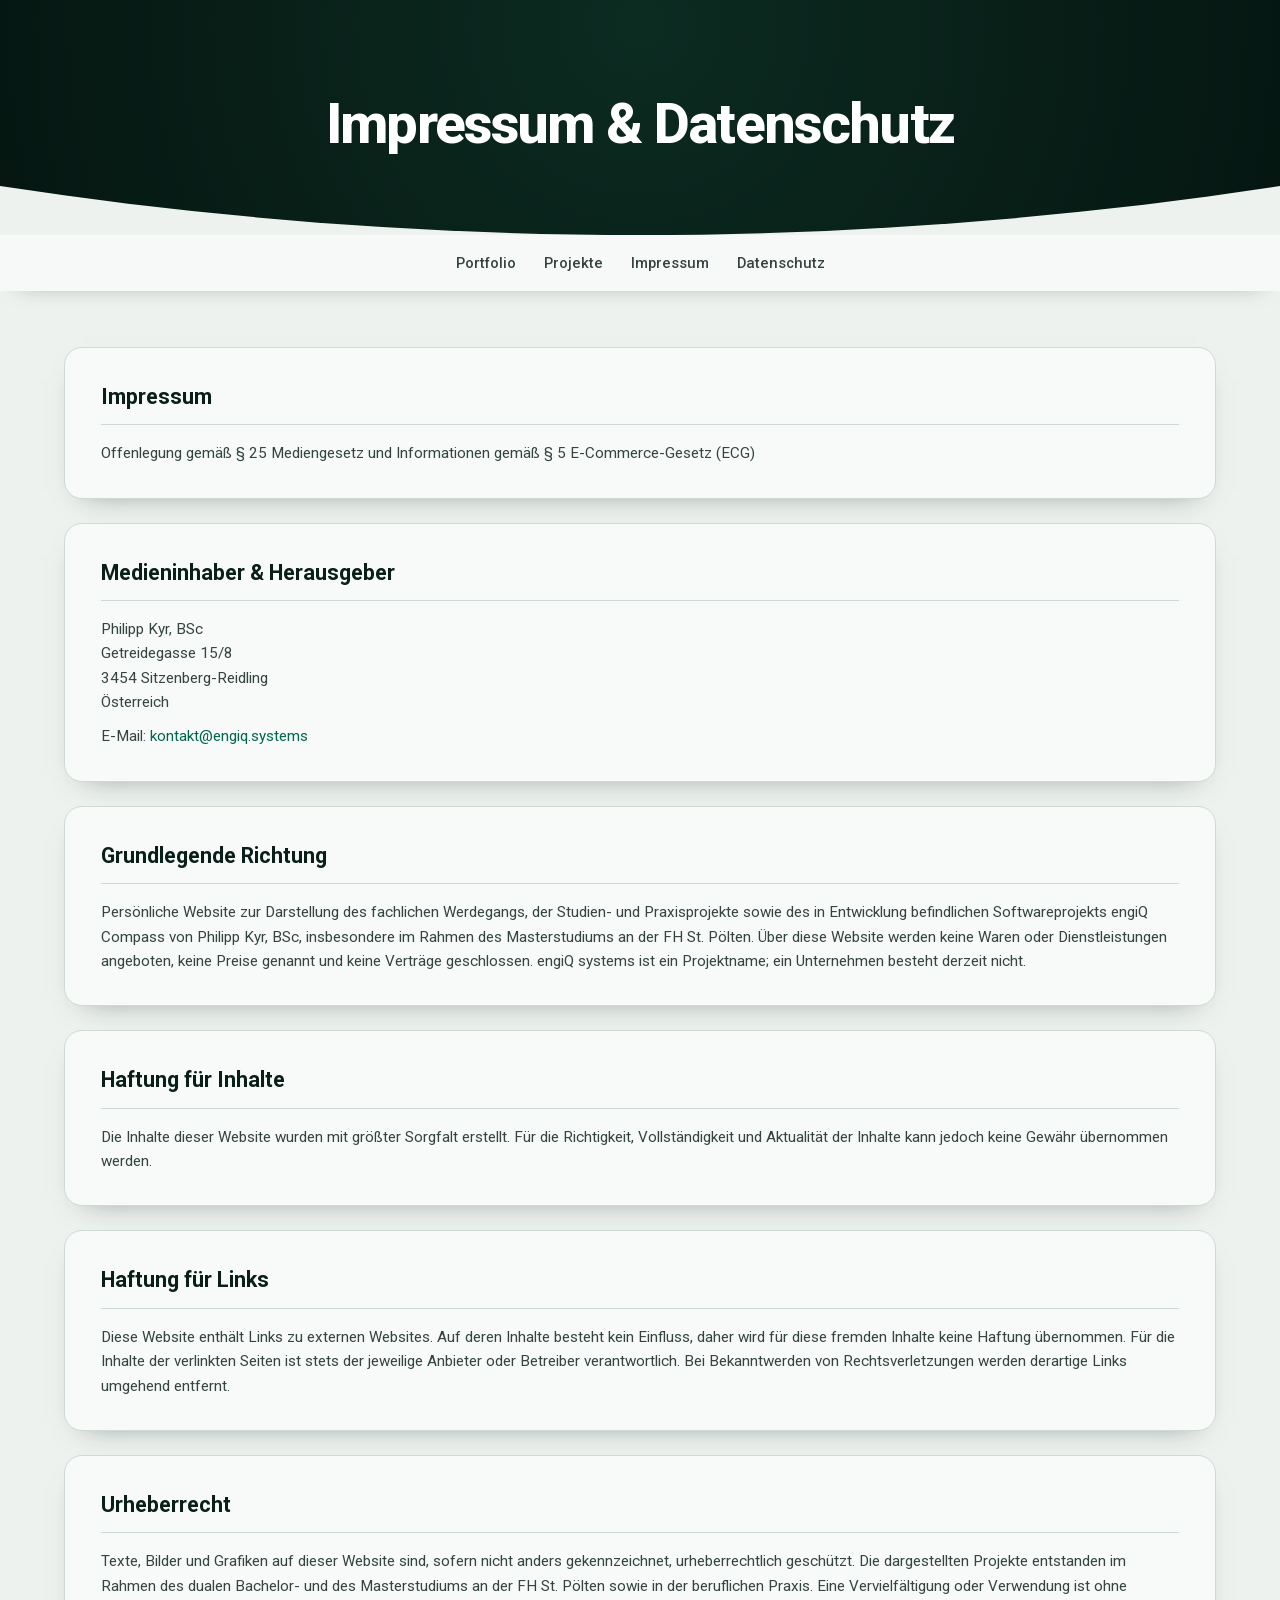
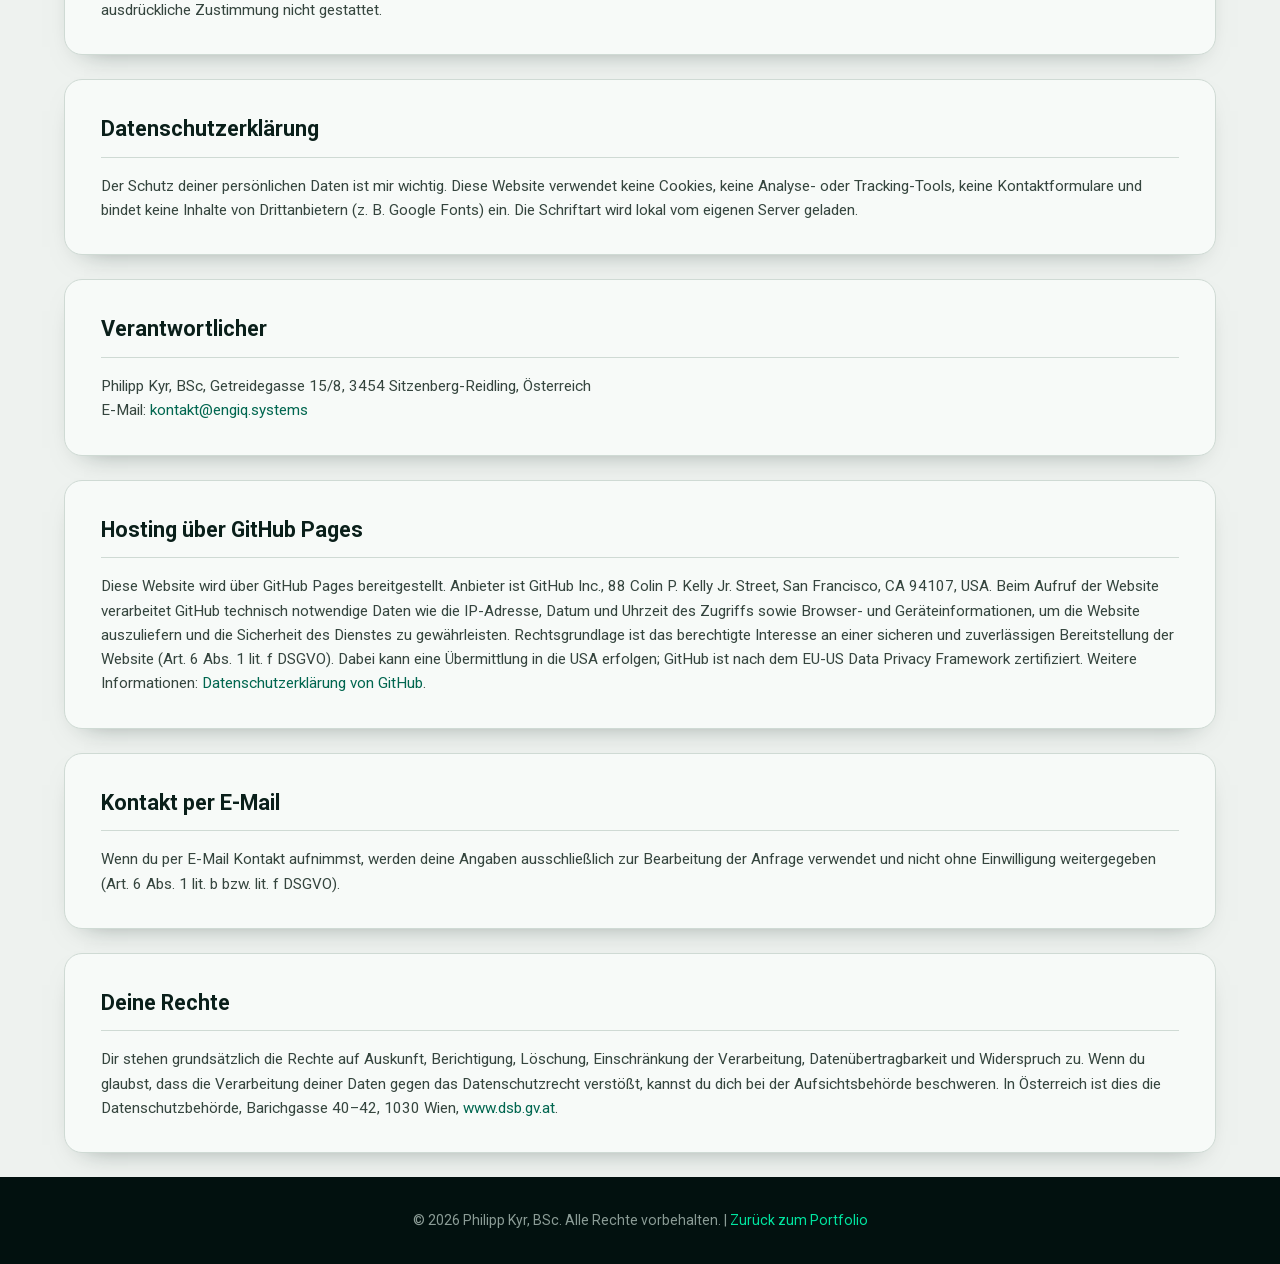
==== commit 60f34fb8: "Impressum: vollstaendige Anschrift Medieninhaber und Verantwortlicher tragen jetzt Strasse und Hausn" ====
--- a/impressum.html
+++ b/impressum.html
@@ -36,6 +36,7 @@
     <section>
         <h2>Medieninhaber &amp; Herausgeber</h2>
         <p>Philipp Kyr, BSc<br>
+            Getreidegasse 15/8<br>
             3454 Sitzenberg-Reidling<br>
             Österreich</p>
         <p>E-Mail: <a href="mailto:kontakt@engiq.systems">kontakt@engiq.systems</a></p>
@@ -76,7 +77,7 @@
 
     <section>
         <h2>Verantwortlicher</h2>
-        <p>Philipp Kyr, BSc, 3454 Sitzenberg-Reidling, Österreich<br>
+        <p>Philipp Kyr, BSc, Getreidegasse 15/8, 3454 Sitzenberg-Reidling, Österreich<br>
             E-Mail: <a href="mailto:kontakt@engiq.systems">kontakt@engiq.systems</a></p>
     </section>
 
